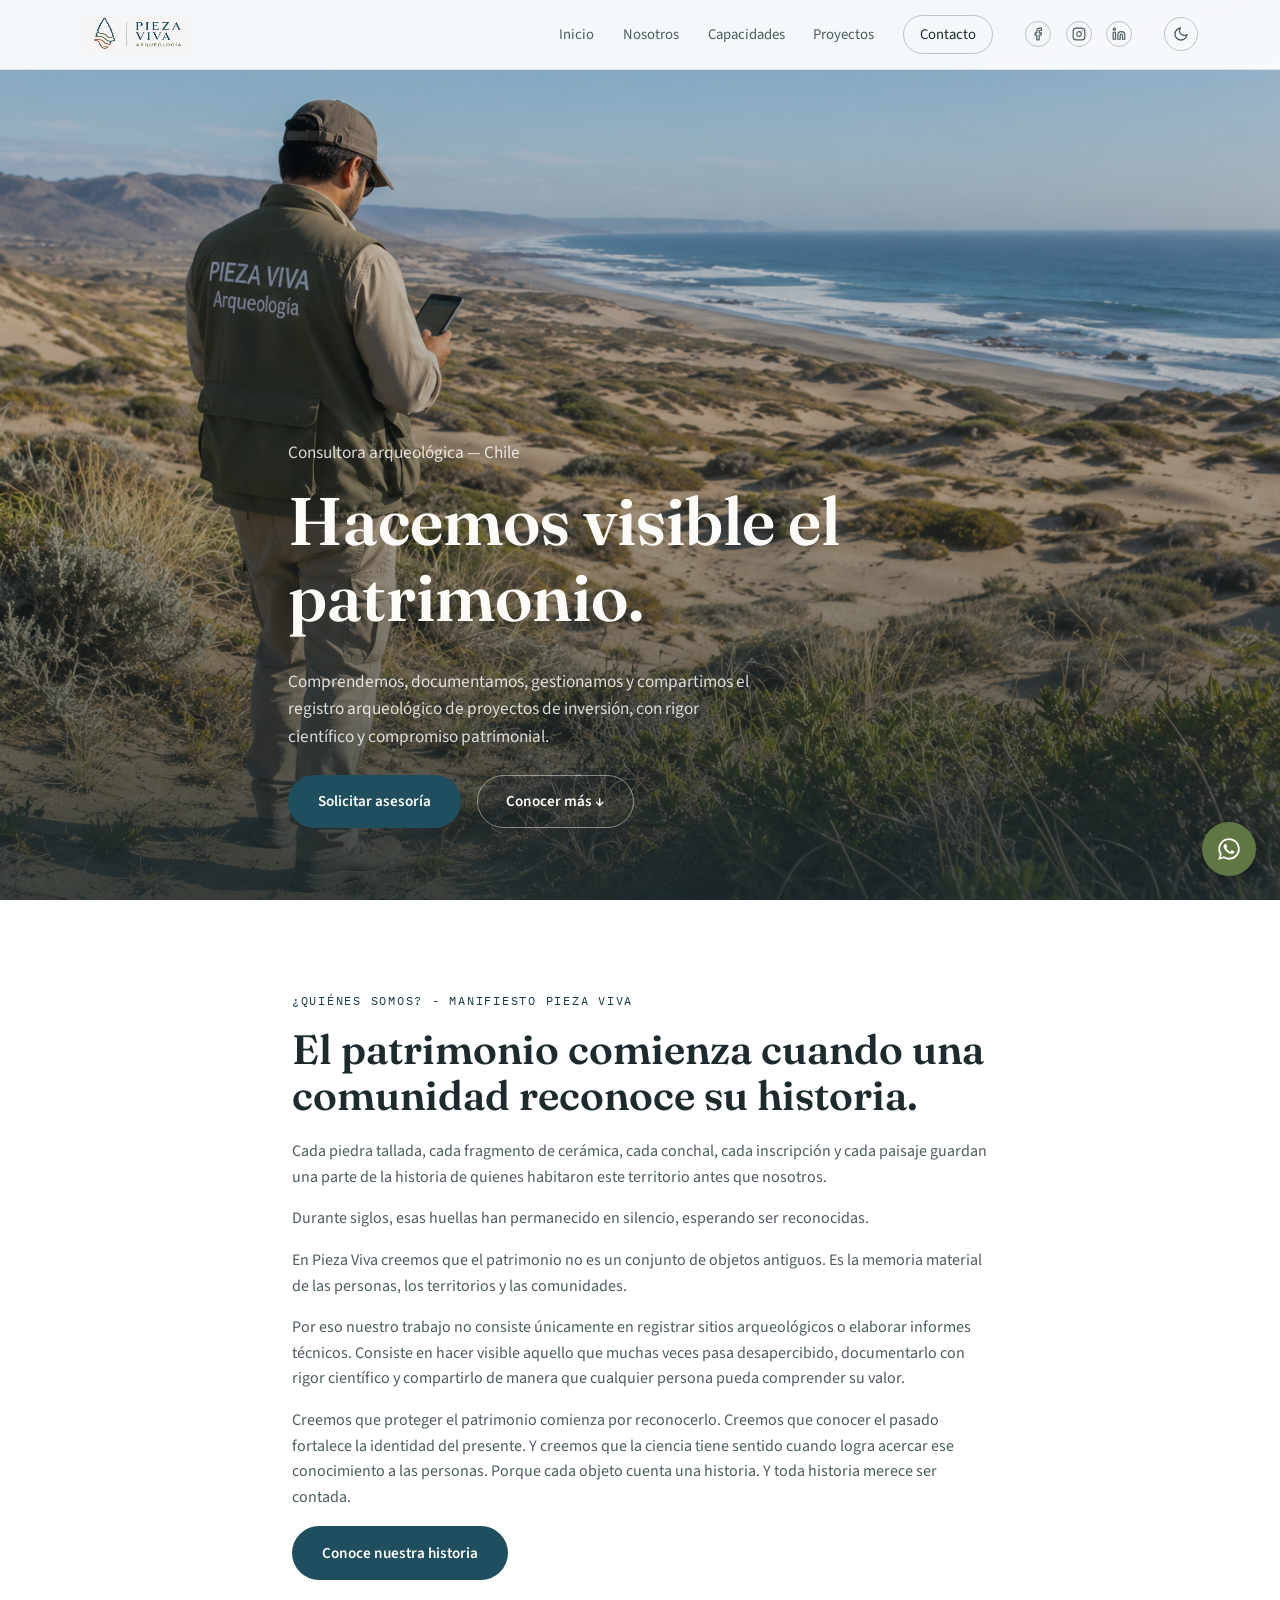
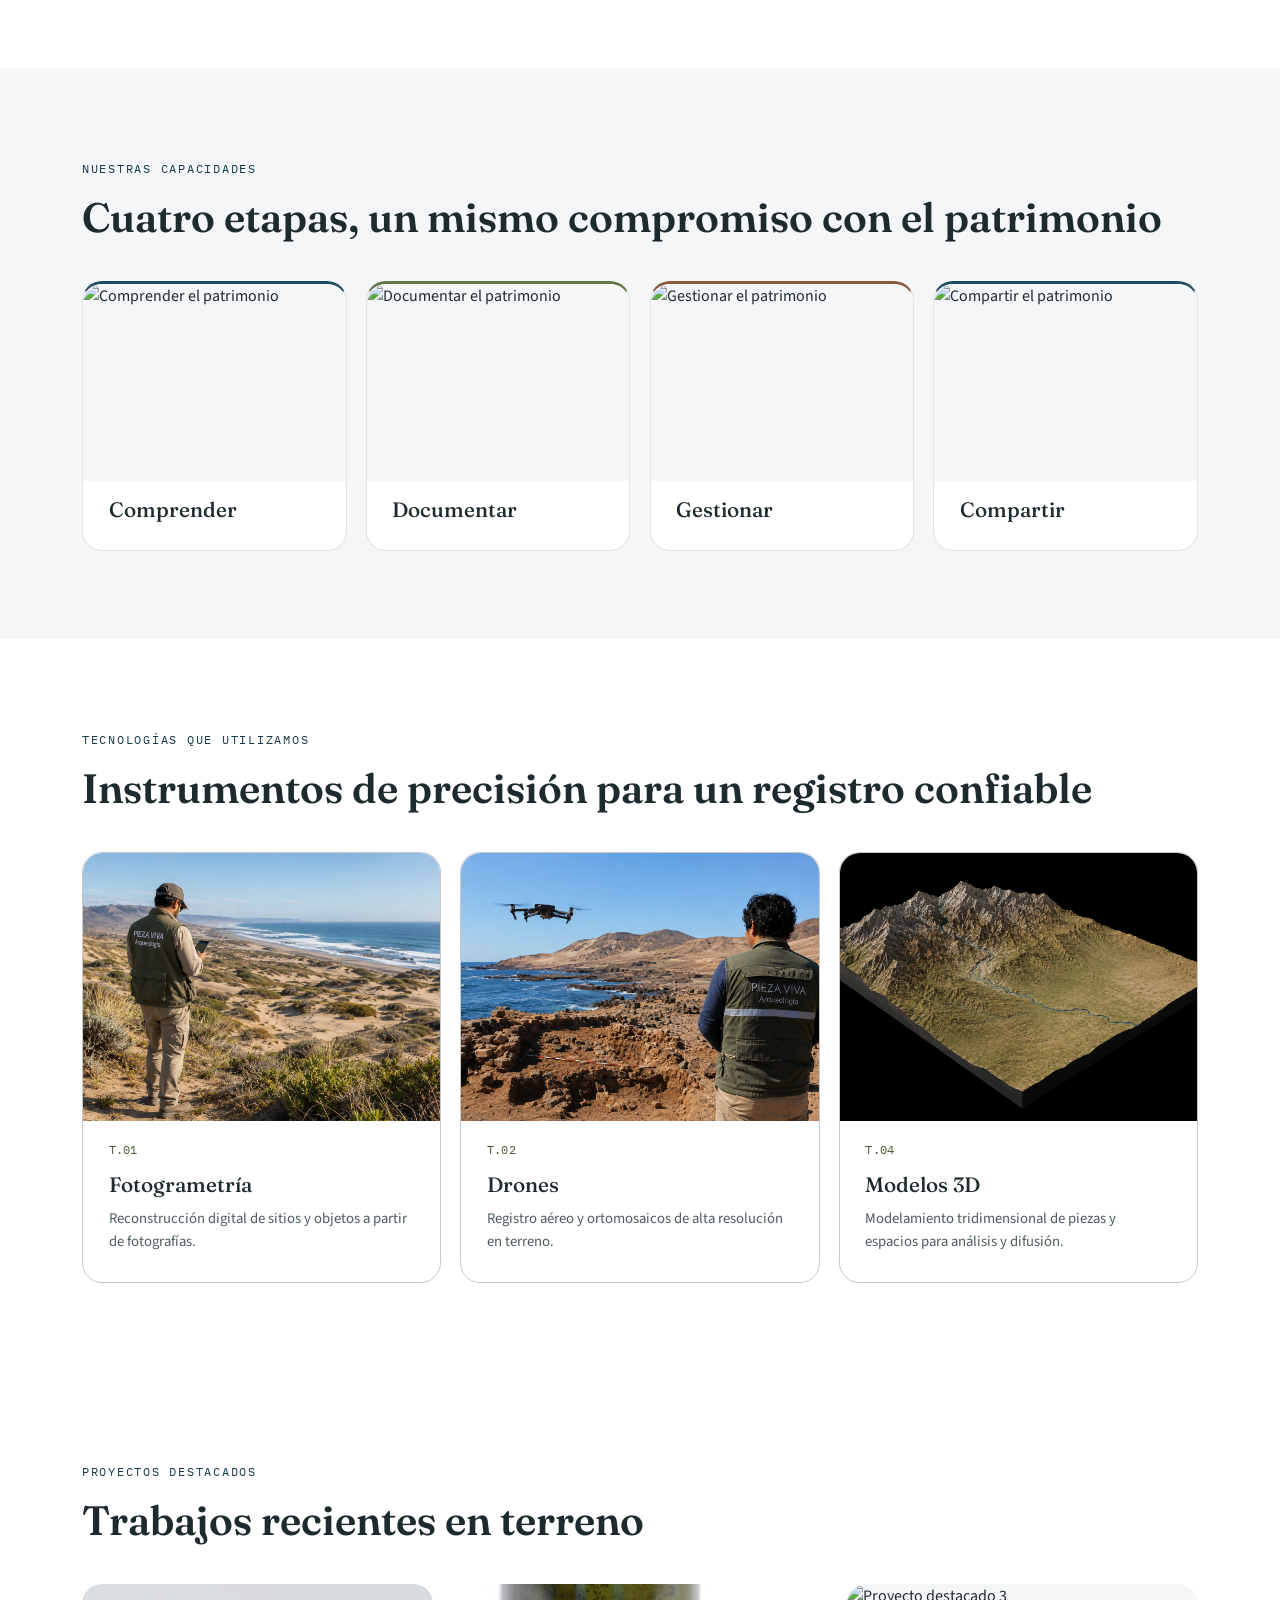
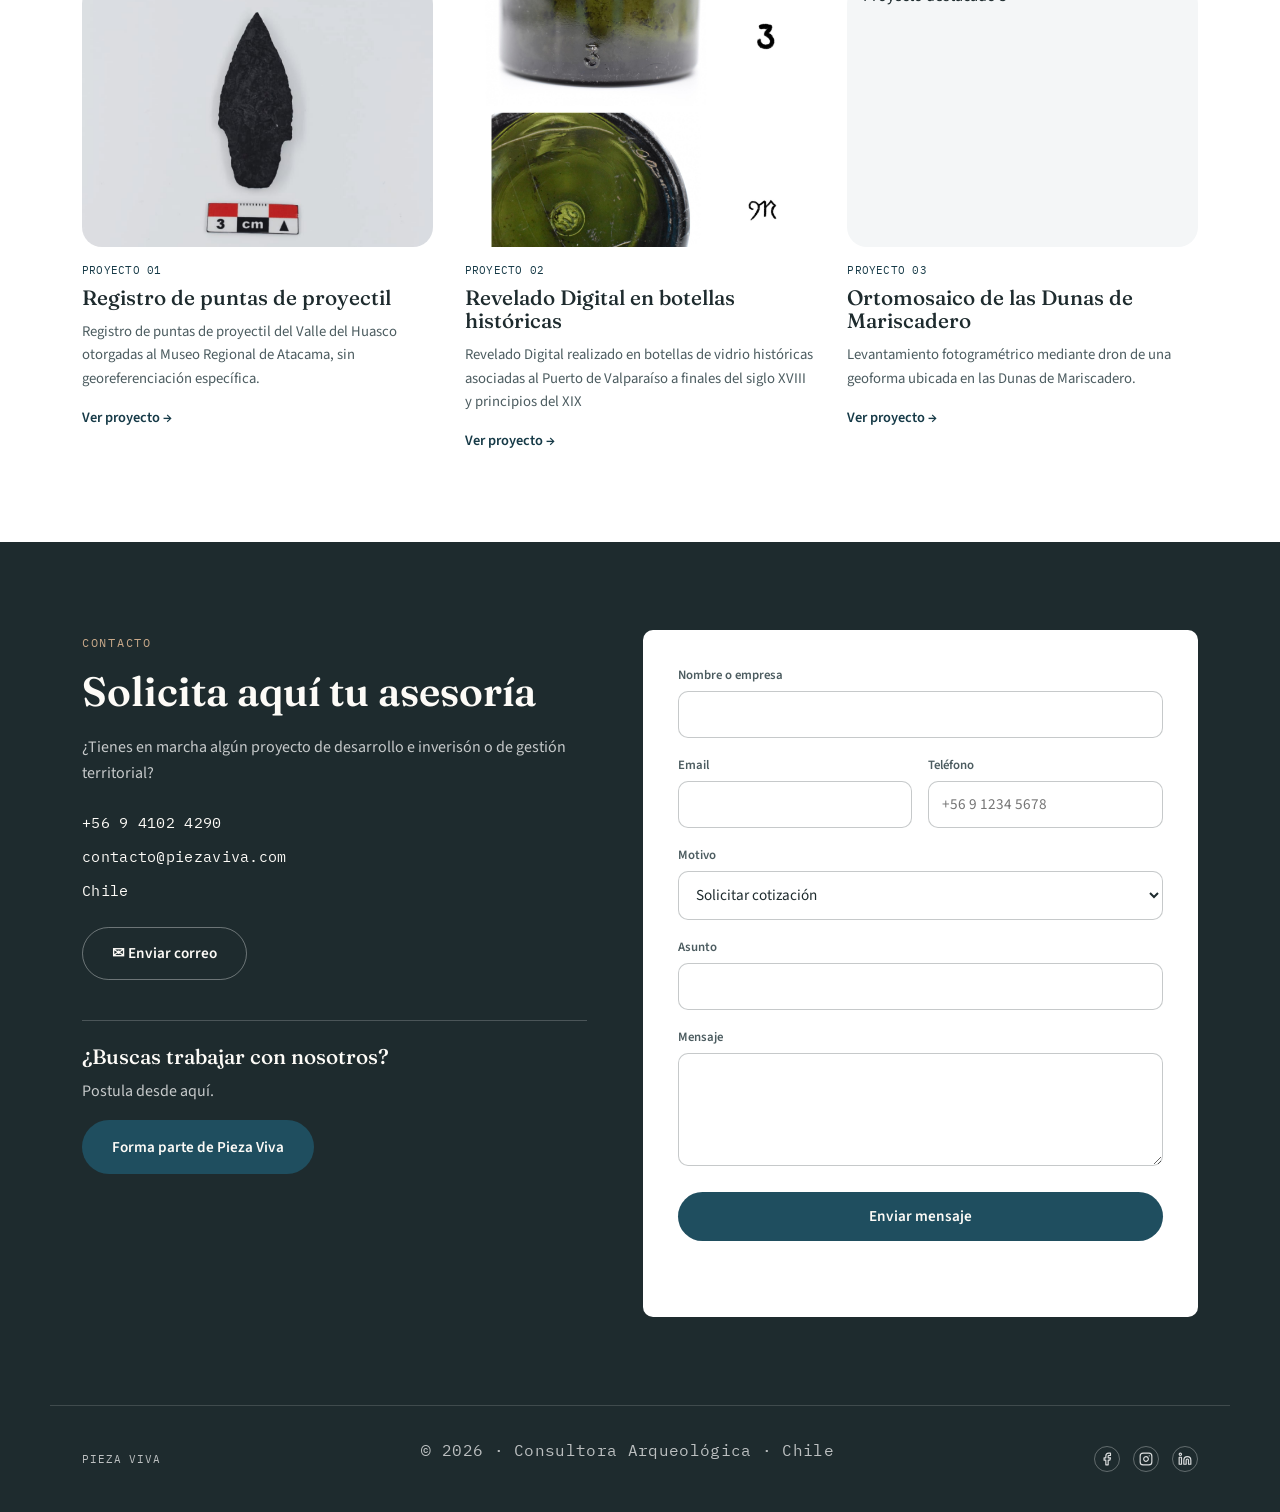
==== client/index.html @ 0a18df8f "Add: iconos y logos de la empresa, rediseño algunas secciones a pedido y agrego proyecto 3. Update: " ====
<!DOCTYPE html>
<html lang="es">
<head>
<meta charset="UTF-8">
<meta name="viewport" content="width=device-width, initial-scale=1.0">
<script src="js/theme.js"></script>
<title>Pieza Viva | Consultora Arqueológica</title>
<meta name="description" content="Consultora arqueológica: comprendemos, documentamos, gestionamos y compartimos el patrimonio.">
<link rel="shortcut icon" href="icono.ico" type="image/x-icon">
<link rel="preconnect" href="https://fonts.googleapis.com">
<link rel="preconnect" href="https://fonts.gstatic.com" crossorigin>
<link href="https://fonts.googleapis.com/css2?family=Fraunces:opsz,wght@9..144,400;9..144,500;9..144,600;9..144,700&family=IBM+Plex+Mono:wght@400;500&family=Source+Sans+3:wght@400;500;600&display=swap" rel="stylesheet">
<link rel="stylesheet" href="css/styles.css">
</head>
<body>

<!-- ================= HEADER ================= -->
<header class="site-header" id="header">
  <div class="header-inner">
    <a href="#inicio" class="logo">
      <img
            src="images/piezaviva2.jpeg"
            alt="Logo"
            width="110"
            height="40"
          />
    </a>

    <nav class="main-nav" id="mainNav">
      <a href="#inicio">Inicio</a>
      <a href="#nosotros">Nosotros</a>
      <a href="#capacidades">Capacidades</a>
      <a href="#proyectos">Proyectos</a>
      <!-- <a href="#blog">Blog</a> -->
      <!-- <a href="#merch">Merch</a> -->
      <a href="#contacto" class="nav-cta">Contacto</a>
    </nav>

    <div class="header-social">
      <a href="https://www.facebook.com/piezavivacl" aria-label="Facebook" target="_blank">
        <svg viewBox="0 0 24 24" fill="none" stroke="currentColor" stroke-width="2" stroke-linecap="round" stroke-linejoin="round"><path d="M18 2h-3a5 5 0 0 0-5 5v3H7v4h3v8h4v-8h3l1-4h-4V7a1 1 0 0 1 1-1h3z"/></svg>
      </a>
      <a href="https://www.instagram.com/piezavivacl/" aria-label="Instagram" target="_blank">
        <svg viewBox="0 0 24 24" fill="none" stroke="currentColor" stroke-width="2" stroke-linecap="round" stroke-linejoin="round"><rect x="2" y="2" width="20" height="20" rx="5"/><path d="M16 11.37A4 4 0 1 1 12.63 8 4 4 0 0 1 16 11.37z"/><line x1="17.5" y1="6.5" x2="17.51" y2="6.5"/></svg>
      </a>
      <a href="#" aria-label="LinkedIn" target="_blank">
        <svg viewBox="0 0 24 24" fill="none" stroke="currentColor" stroke-width="2" stroke-linecap="round" stroke-linejoin="round"><path d="M16 8a6 6 0 0 1 6 6v7h-4v-7a2 2 0 0 0-2-2 2 2 0 0 0-2 2v7h-4v-7a6 6 0 0 1 6-6z"/><rect x="2" y="9" width="4" height="12"/><circle cx="4" cy="4" r="2"/></svg>
      </a>
    </div>

    <button class="theme-toggle" id="themeToggle" aria-label="Cambiar a tema oscuro">
      <svg class="icon-moon" viewBox="0 0 24 24" fill="none" stroke="currentColor" stroke-width="2" stroke-linecap="round" stroke-linejoin="round"><path d="M21 12.79A9 9 0 1 1 11.21 3 7 7 0 0 0 21 12.79z"/></svg>
      <svg class="icon-sun" viewBox="0 0 24 24" fill="none" stroke="currentColor" stroke-width="2" stroke-linecap="round" stroke-linejoin="round"><circle cx="12" cy="12" r="4"/><path d="M12 2v2M12 20v2M4.93 4.93l1.41 1.41M17.66 17.66l1.41 1.41M2 12h2M20 12h2M4.93 19.07l1.41-1.41M17.66 6.34l1.41-1.41"/></svg>
    </button>

    <button class="menu-toggle" id="menuToggle" aria-label="Abrir menú" aria-expanded="false">
      <span></span><span></span><span></span>
    </button>
  </div>
</header>

<!-- ================= HERO ================= -->
<section class="hero hero--photo" id="inicio">
  <img class="hero-photo" src="images/tecnologia-fotogrametria.png" alt="Equipo arqueológico trabajando en terreno" loading="eager">
  <div class="hero-scrim" aria-hidden="true"></div>
  <div class="hero-content">
    <p class="hero-sub">Consultora arqueológica — Chile</p>
    <h1 class="hero-title">Hacemos visible el patrimonio.</h1>
    <p class="hero-sub">Comprendemos, documentamos, gestionamos y compartimos el registro arqueológico de proyectos de inversión, con rigor científico y compromiso patrimonial.</p>
    <div class="hero-actions">
      <a href="#contacto" class="btn btn-primary">Solicitar asesoría</a>
      <a href="#nosotros" class="btn btn-ghost btn-ghost--light">Conocer más ↓</a>
    </div>
  </div>
</section>

<!-- ================= QUIÉNES SOMOS ================= -->
<section class="about" id="nosotros">
  <div class="section-inner about-simple">
    <p class="eyebrow mono">¿Quiénes somos? - Manifiesto Pieza Viva</p>
    <h2>El patrimonio comienza cuando una comunidad reconoce su historia.</h2>
    <p>Cada piedra tallada, cada fragmento de cerámica, cada conchal, cada inscripción y cada paisaje guardan una parte de la historia de quienes habitaron este territorio antes que nosotros.

<p>Durante siglos, esas huellas han permanecido en silencio, esperando ser reconocidas.</p>

<p>En Pieza Viva creemos que el patrimonio no es un conjunto de objetos antiguos. Es la memoria material de las personas, los territorios y las comunidades.</p>

<p>Por eso nuestro trabajo no consiste únicamente en registrar sitios arqueológicos o elaborar informes técnicos. Consiste en hacer visible aquello que muchas veces pasa desapercibido, documentarlo con rigor científico y compartirlo de manera que cualquier persona pueda comprender su valor.
</p>
<p>Creemos que proteger el patrimonio comienza por reconocerlo. Creemos que conocer el pasado fortalece la identidad del presente.
Y creemos que la ciencia tiene sentido cuando logra acercar ese conocimiento a las personas.
Porque cada objeto cuenta una historia.
Y toda historia merece ser contada.
</p>
    <a href="historia.html" class="btn btn-primary">Conoce nuestra historia</a>
  </div>
</section>

<!-- ================= CAPACIDADES ================= -->
<section class="capacities" id="capacidades">
  <div class="section-inner">
    <p class="eyebrow mono">Nuestras capacidades</p>
    <h2>Cuatro etapas, un mismo compromiso con el patrimonio</h2>

    <div class="capacities-grid">
      <article class="capacity-card reveal">
        <div class="capacity-visual">
          <div class="capacity-photo">
            <img src="images/capacidad-comprender.png" alt="Comprender el patrimonio" loading="lazy">
          </div>
          <div class="capacity-desc">
            <p>Reconocimiento integral del patrimonio para fortalecer la identidad de un territorio: diagnóstico patrimonial, investigación histórica, paisajes culturales y memoria local.</p>
          </div>
        </div>
        <h3>Comprender</h3>
      </article>
      <article class="capacity-card reveal">
        <div class="capacity-visual">
          <div class="capacity-photo">
            <img src="images/capacidad-documentar.png" alt="Documentar el patrimonio" loading="lazy">
          </div>
          <div class="capacity-desc">
            <p>Registramos el patrimonio con precisión: procesamiento digital de imágenes, ilustración científica, fotogrametría terrestre y aérea, registro con drones y modelamiento 3D.</p>
          </div>
        </div>
        <h3>Documentar</h3>
      </article>
      <article class="capacity-card reveal">
        <div class="capacity-visual">
          <div class="capacity-photo">
            <img src="images/capacidad-gestionar.png" alt="Gestionar el patrimonio" loading="lazy">
          </div>
          <div class="capacity-desc">
            <p>Cumplimiento normativo y gestión patrimonial en proyectos de desarrollo e inversión públicos y privados: prospecciones, monitoreos, excavaciones y líneas base.</p>
          </div>
        </div>
        <h3>Gestionar</h3>
      </article>
      <article class="capacity-card reveal">
        <div class="capacity-visual">
          <div class="capacity-photo">
            <img src="images/capacidad-compartir.png" alt="Compartir el patrimonio" loading="lazy">
          </div>
          <div class="capacity-desc">
            <p>Investigación aplicada, educación y difusión: publicaciones, talleres, charlas, exposiciones y contenidos digitales.</p>
          </div>
        </div>
        <h3>Compartir</h3>
      </article>
    </div>
  </div>
</section>

<!-- ================= TECNOLOGÍAS ================= -->
<section class="tech" id="tecnologia">
  <div class="section-inner">
    <p class="eyebrow mono">Tecnologías que utilizamos</p>
    <h2>Instrumentos de precisión para un registro confiable</h2>

    <div class="tech-grid">
      <div class="tech-item reveal">
        <div class="tech-photo">
          <img src="images/tecnologia-fotogrametria.png" alt="Ejemplo de fotogrametría aplicada a un sitio arqueológico" loading="lazy">
        </div>
        <span class="tech-num mono">T.01</span>
        <h3>Fotogrametría</h3>
        <p>Reconstrucción digital de sitios y objetos a partir de fotografías.</p>
      </div>
      <div class="tech-item reveal">
        <div class="tech-photo">
          <img src="images/tecnologia-drones.png" alt="Dron utilizado para registro aéreo" loading="lazy">
        </div>
        <span class="tech-num mono">T.02</span>
        <h3>Drones</h3>
        <p>Registro aéreo y ortomosaicos de alta resolución en terreno.</p>
      </div>
      <!-- <div class="tech-item reveal">
        <div class="tech-photo">
          <img src="images/tecnologia-rdp.png" alt="Equipo de radar de penetración en terreno" loading="lazy">
        </div>
        <span class="tech-num mono">T.03</span>
        <h3>RDP</h3>
        <p>Radar de penetración para detectar estructuras y materiales bajo la superficie sin excavar.</p>
      </div> -->
      <div class="tech-item reveal">
        <div class="tech-photo">
          <img src="images/tecnologia-modelos-3d.png" alt="Modelo 3D de una pieza arqueológica" loading="lazy">
        </div>
        <span class="tech-num mono">T.04</span>
        <h3>Modelos 3D</h3>
        <p>Modelamiento tridimensional de piezas y espacios para análisis y difusión.</p>
      </div>
    </div>
  </div>
</section>

<!-- ================= PROYECTOS DESTACADOS ================= -->
<section class="projects" id="proyectos">
  <div class="section-inner">
    <p class="eyebrow mono">Proyectos destacados</p>
    <h2>Trabajos recientes en terreno</h2>

    <div class="projects-grid">
      <article class="project-card reveal">
        <div class="project-photo">
          <img src="images/proyecto-01.jpg" alt="Proyecto destacado 1" loading="lazy">
        </div>
        <span class="mono project-tag">PROYECTO 01</span>
        <h3>Registro de puntas de proyectil</h3>
        <p>Registro de puntas de proyectil del Valle del Huasco otorgadas al Museo Regional de Atacama, sin georeferenciación específica.</p>
        <a href="proyecto-01.html" class="link-more">Ver proyecto →</a>
      </article>
      <article class="project-card reveal">
        <div class="project-photo">
          <img src="images/proyecto-02.jpg" alt="Proyecto destacado 2" loading="lazy">
        </div>
        <span class="mono project-tag">PROYECTO 02</span>
        <h3>Revelado Digital en botellas históricas</h3>
        <p> Revelado Digital realizado en botellas de vidrio históricas asociadas al Puerto de Valparaíso a finales del siglo XVIII y principios del XIX</p>
        <a href="proyecto-02.html" class="link-more">Ver proyecto →</a>
      </article>
      <article class="project-card reveal">
        <div class="project-photo">
          <img src="img/proyecto-03.jpg" alt="Proyecto destacado 3" loading="lazy">
        </div>
        <span class="mono project-tag">PROYECTO 03</span>
        <h3>Ortomosaico de las Dunas de Mariscadero</h3>
        <p>Levantamiento fotogramétrico mediante dron de una geoforma ubicada en las Dunas de Mariscadero.</p>
        <a href="proyecto-03.html" class="link-more">Ver proyecto →</a>
      </article>
    </div>
  </div>
</section>

<!-- ================= BLOG ================= -->
<!-- <section class="blog" id="blog">
  <div class="section-inner">
    <p class="eyebrow mono">05 — Blog</p>
    <h2>Últimos artículos</h2>

    <div class="blog-grid">
      <article class="blog-card reveal">
        <div class="blog-photo">
          <img src="img/blog-01.jpg" alt="Artículo del blog 1" loading="lazy">
        </div>
        <span class="mono blog-date">01.07.2026</span>
        <h3>Título del artículo</h3>
        <p>Resumen breve del contenido del artículo del blog.</p>
        <button class="link-more" data-modal="blog-1">Leer más →</button>
      </article>
      <article class="blog-card reveal">
        <div class="blog-photo">
          <img src="img/blog-02.jpg" alt="Artículo del blog 2" loading="lazy">
        </div>
        <span class="mono blog-date">18.06.2026</span>
        <h3>Título del artículo</h3>
        <p>Resumen breve del contenido del artículo del blog.</p>
        <button class="link-more" data-modal="blog-2">Leer más →</button>
      </article>
      <article class="blog-card reveal">
        <div class="blog-photo">
          <img src="img/blog-03.jpg" alt="Artículo del blog 3" loading="lazy">
        </div>
        <span class="mono blog-date">02.06.2026</span>
        <h3>Título del artículo</h3>
        <p>Resumen breve del contenido del artículo del blog.</p>
        <button class="link-more" data-modal="blog-3">Leer más →</button>
      </article>
    </div>
  </div>
</section> -->

<!-- ================= MERCH ================= -->
<!-- <section class="merch" id="merch">
  <div class="section-inner">
    <p class="eyebrow mono">06 — Merch</p>
    <h2>Objetos con espíritu vivo</h2>

    <div class="merch-grid">
      <article class="merch-card reveal">
        <div class="merch-photo">
          <a href="https://" target="_blank" rel="noopener noreferrer"><img src="img/merch-01.jpg" alt="Producto merch 1" loading="lazy"></a>
        </div>
        <h3>Nombre del objeto</h3>
        <p class="merch-price mono">$00.000</p>
      </article>
      <article class="merch-card reveal">
        <div class="merch-photo">
          <a href="https://" target="_blank" rel="noopener noreferrer"><img src="img/merch-02.jpg" alt="Producto merch 2" loading="lazy"></a>
        </div>
        <h3>Nombre del objeto</h3>
        <p class="merch-price mono">$00.000</p>
      </article>
      <article class="merch-card reveal">
        <div class="merch-photo">
          <a href="https://" target="_blank" rel="noopener noreferrer"><img src="img/merch-03.jpg" alt="Producto merch 3" loading="lazy"></a>
        </div>
        <h3>Nombre del objeto</h3>
        <p class="merch-price mono">$00.000</p>
      </article>
    </div>
  </div>
</section> -->

<!-- ================= CONTACTO ================= -->
<section class="contact" id="contacto">
  <div class="strata-bg strata-bg--flip" aria-hidden="true">
    <div class="stratum s1"></div>
    <div class="stratum s2"></div>
    <div class="stratum s3"></div>
  </div>
  <div class="section-inner contact-grid">
    <div class="contact-info">
      <p class="eyebrow mono">Contacto</p>
      <h2>Solicita aquí tu asesoría</h2>
      <p>¿Tienes en marcha algún proyecto de desarrollo e inverisón o de gestión territorial?</p>
 
      <ul class="contact-details mono">
        <li>+56 9 4102 4290</li>
        <li>contacto@piezaviva.com</li>
        <li>Chile</li>
      </ul>
 
      <a href="mailto:contacto@piezaviva.com?subject=Consulta%20desde%20la%20web" class="btn btn-ghost btn-email">
        ✉ Enviar correo
      </a>
 
      <div class="work-with-us">
        <h3>¿Buscas trabajar con nosotros?</h3>
        <p>Postula desde aquí.</p>
        <a href="postulaciones.html" class="btn btn-primary">Forma parte de Pieza Viva</a>
      </div>
    </div>
 
    <form class="contact-form" id="contactForm" action="form/contacto.php" method="POST" novalidate>
      <div class="form-row">
        <label for="nombre">Nombre o empresa</label>
        <input type="text" id="nombre" name="nombre" required>
        <span class="field-error" id="err-nombre"></span>
      </div>
      <div class="form-row form-row--split">
        <div>
          <label for="email">Email</label>
          <input type="email" id="email" name="email" required>
          <span class="field-error" id="err-email"></span>
        </div>
        <div>
          <label for="telefono">Teléfono</label>
          <input type="tel" id="telefono" name="telefono" inputmode="numeric" placeholder="+56 9 1234 5678">
          <span class="field-error" id="err-telefono"></span>
        </div>
      </div>
      <div class="form-row">
        <label for="motivo">Motivo</label>
        <select id="motivo" name="motivo">
          <option value="cotizacion">Solicitar cotización</option>
          <option value="otro">Otro</option>
        </select>
      </div>
      <div class="form-row">
        <label for="asunto">Asunto</label>
        <input type="text" id="asunto" name="asunto" required>
        <span class="field-error" id="err-asunto"></span>
      </div>
      <div class="form-row">
        <label for="mensaje">Mensaje</label>
        <textarea id="mensaje" name="mensaje" rows="4" required></textarea>
        <span class="field-error" id="err-mensaje"></span>
      </div>
      <button type="submit" class="btn btn-primary btn-block">Enviar mensaje</button>
      <p class="form-status mono" id="formStatus" role="status" aria-live="polite"></p>
    </form>
  </div>
</section>

<!-- ================= FOOTER ================= -->
<footer class="site-footer">
  <div class="section-inner footer-inner">
    <span class="logo-text small">PIEZA VIVA</span>
    <p class="mono">© <span id="year"></span> · Consultora Arqueológica · Chile</p>
    <div class="footer-social">
      <a href="https://www.facebook.com/piezavivacl" aria-label="Facebook" target="_blank">
        <svg viewBox="0 0 24 24" fill="none" stroke="currentColor" stroke-width="2" stroke-linecap="round" stroke-linejoin="round"><path d="M18 2h-3a5 5 0 0 0-5 5v3H7v4h3v8h4v-8h3l1-4h-4V7a1 1 0 0 1 1-1h3z"/></svg>
      </a>
      <a href="https://www.instagram.com/piezavivacl/" aria-label="Instagram" target="_blank">
        <svg viewBox="0 0 24 24" fill="none" stroke="currentColor" stroke-width="2" stroke-linecap="round" stroke-linejoin="round"><rect x="2" y="2" width="20" height="20" rx="5"/><path d="M16 11.37A4 4 0 1 1 12.63 8 4 4 0 0 1 16 11.37z"/><line x1="17.5" y1="6.5" x2="17.51" y2="6.5"/></svg>
      </a>
      <a href="#" aria-label="LinkedIn" target="_blank">
        <svg viewBox="0 0 24 24" fill="none" stroke="currentColor" stroke-width="2" stroke-linecap="round" stroke-linejoin="round"><path d="M16 8a6 6 0 0 1 6 6v7h-4v-7a2 2 0 0 0-2-2 2 2 0 0 0-2 2v7h-4v-7a6 6 0 0 1 6-6z"/><rect x="2" y="9" width="4" height="12"/><circle cx="4" cy="4" r="2"/></svg>
      </a>
    </div>
  </div>
</footer>

<!-- Botón flotante WhatsApp -->
<a href="https://wa.me/56941024290" class="whatsapp-btn" target="_blank" rel="noopener" aria-label="Escribe por WhatsApp">
  <svg viewBox="0 0 24 24" fill="currentColor"><path d="M12.04 2c-5.46 0-9.9 4.43-9.9 9.9 0 1.75.46 3.45 1.32 4.95L2 22l5.25-1.38a9.87 9.87 0 0 0 4.79 1.22h.01c5.46 0 9.9-4.43 9.9-9.9 0-2.65-1.03-5.14-2.9-7.01A9.82 9.82 0 0 0 12.04 2zm0 18.1h-.01a8.2 8.2 0 0 1-4.18-1.15l-.3-.18-3.12.82.83-3.04-.2-.31a8.2 8.2 0 0 1-1.26-4.38c0-4.54 3.7-8.24 8.25-8.24a8.2 8.2 0 0 1 5.83 2.42 8.18 8.18 0 0 1 2.41 5.82c0 4.55-3.7 8.24-8.25 8.24zm4.52-6.17c-.25-.12-1.47-.72-1.7-.81-.23-.08-.39-.12-.56.13-.16.24-.64.81-.78.97-.15.17-.29.19-.54.06-.25-.12-1.04-.38-1.99-1.22-.73-.66-1.23-1.46-1.37-1.71-.14-.25-.02-.38.11-.51.11-.11.25-.29.37-.43.12-.15.16-.25.24-.41.08-.17.04-.31-.02-.43-.06-.12-.56-1.35-.77-1.85-.2-.48-.41-.42-.56-.43-.14-.01-.31-.01-.47-.01-.16 0-.43.06-.66.31-.23.24-.86.84-.86 2.05s.88 2.38 1 2.55c.13.16 1.73 2.64 4.2 3.7.59.25 1.05.4 1.41.51.59.19 1.13.16 1.55.1.47-.07 1.47-.6 1.68-1.18.21-.58.21-1.08.14-1.18-.06-.11-.23-.17-.48-.29z"/></svg>
</a> 

<!-- ================= MODAL DE ARTÍCULOS DEL BLOG ================= -->
<!-- <div class="modal-overlay" id="modalOverlay">
  <div class="modal-box" id="modalBox">
    <button class="modal-close" id="modalClose" aria-label="Cerrar">✕</button>
    <div class="modal-content" id="modalContent"></div>
  </div>
</div> -->

<!-- ================= MODAL DE ENVÍO EXITOSO (CONTACTO) ================= -->
<div class="modal-overlay" id="successModalOverlay">
  <div class="modal-box modal-box--success" id="successModalBox" role="dialog" aria-modal="true" aria-labelledby="successModalTitle">
    <button class="modal-close" id="successModalClose" aria-label="Cerrar">✕</button>
    <div class="modal-content">
      <span class="success-icon" aria-hidden="true">
        <svg viewBox="0 0 24 24" fill="none" stroke="currentColor" stroke-width="2" stroke-linecap="round" stroke-linejoin="round"><path d="M20 6 9 17l-5-5"/></svg>
      </span>
      <h2 id="successModalTitle">¡Listo!</h2>
      <p>Su solicitud ha sido enviada correctamente.</p>
      <button type="button" class="btn btn-primary" id="successModalOk">Entendido</button>
    </div>
  </div>
</div>

<script src="js/script.js"></script>
</body>
</html>
---- client/css/styles.css ----
/* ===================================================================
   DESIGN TOKENS
   Paleta costera: arena y cielo claro de fondo, con acentos de
   océano (azul petróleo), vegetación costera (verde oliva) y
   roca/madera (marrón tierra).
=================================================================== */
:root {
  --bg: #FFFFFF;          /* fondo principal */
  --bg-alt: #F4F6F7;      /* gris claro — secciones alternas */
  --bone: #FFFFFF;        /* tarjetas */
  --ink: #1E2B2E;         /* texto principal, casi negro con base azulada */
  --ink-soft: #4C5C60;    /* texto secundario */
  --petrol: #1F4E5F;      /* azul petróleo — acento primario (océano) */
  --petrol-dark: #163A47;
  --olive: #607744;       /* verde oliva — acento secundario (vegetación) */
  --olive-dark: #4A5C34;
  --earth: #8B5A3C;       /* marrón tierra — acento terciario (roca/madera) */
  --earth-dark: #6E4830;
  --line: rgba(30, 43, 46, 0.12);
  --line-strong: rgba(30, 43, 46, 0.25);

  /* Franjas intencionalmente oscuras (Contacto, footer, cierre de Historia)
     y texto/íconos sobre botones de color o fotos — se mantienen casi
     iguales en ambos temas, no "flipean" con el modo oscuro. */
  --contrast-bg: #1E2B2E;
  --on-color: #FDFBF7;
  --header-bg: rgba(255, 255, 255, 0.92);

  --font-display: "Fraunces", serif;
  --font-body: "Source Sans 3", sans-serif;
  --font-mono: "IBM Plex Mono", monospace;

  --radius: 10px;
  --radius-lg: 20px;
  --container: 1180px;
}

/* ===================================================================
   TEMA OSCURO
=================================================================== */
[data-theme="dark"] {
  --bg: #12191C;
  --bg-alt: #1A2226;
  --bone: #202B2F;
  --ink: #ECF1F2;
  --ink-soft: #A9B8BB;
  --petrol: #3E8FB0;
  --petrol-dark: #7FC6E0;
  --olive: #8CAE63;
  --olive-dark: #B7D08C;
  --earth: #C08659;
  --earth-dark: #E0AE84;
  --line: rgba(236, 241, 242, 0.12);
  --line-strong: rgba(236, 241, 242, 0.24);
  --contrast-bg: #0D1315;
  --header-bg: rgba(18, 25, 28, 0.85);
}

* { box-sizing: border-box; }
html { scroll-behavior: smooth; }
html, body { overflow-x: hidden; max-width: 100%; }
section[id] { scroll-margin-top: 78px; }

body {
  margin: 0;
  background: var(--bg);
  color: var(--ink);
  font-family: var(--font-body);
  font-size: 16px;
  line-height: 1.6;
  -webkit-font-smoothing: antialiased;
  transition: background-color 0.25s ease, color 0.25s ease;
}

img { max-width: 100%; display: block; }

h1, h2, h3 {
  font-family: var(--font-display);
  font-weight: 600;
  line-height: 1.12;
  margin: 0 0 0.5em;
  color: var(--ink);
}

h2 { font-size: clamp(1.8rem, 3.2vw, 2.6rem); }
h3 { font-size: 1.3rem; font-weight: 500; }

p { margin: 0 0 1em; color: var(--ink-soft); }

a { color: inherit; text-decoration: none; }

.mono { font-family: var(--font-mono); letter-spacing: 0.02em; }

.section-inner {
  max-width: var(--container);
  margin: 0 auto;
  padding: 5.5rem 2rem;
}

.eyebrow {
  display: inline-block;
  font-size: 0.78rem;
  text-transform: uppercase;
  letter-spacing: 0.14em;
  color: var(--petrol-dark);
  margin-bottom: 1rem;
}

button { font-family: inherit; color: inherit; cursor: pointer; }

:focus-visible {
  outline: 2px solid var(--petrol-dark);
  outline-offset: 3px;
}

@media (prefers-reduced-motion: reduce) {
  * { animation-duration: 0.01ms !important; transition-duration: 0.01ms !important; scroll-behavior: auto !important; }
}

/* ===================================================================
   BOTONES
=================================================================== */
.btn {
  display: inline-block;
  padding: 0.85rem 1.8rem;
  border-radius: 999px;
  font-weight: 600;
  font-size: 0.95rem;
  border: 1.5px solid transparent;
  transition: transform 0.15s ease, background 0.15s ease, color 0.15s ease;
}
.btn-primary {
  background: var(--petrol);
  color: var(--on-color);
}
.btn-primary:hover { background: var(--petrol-dark); transform: translateY(-1px); }

.btn-ghost {
  border-color: var(--line-strong);
  color: var(--ink);
}
.btn-ghost:hover { border-color: var(--petrol); color: var(--petrol-dark); }

.btn-block { width: 100%; text-align: center; border: none; }

/* ===================================================================
   HEADER
=================================================================== */
.site-header {
  position: fixed;
  top: 0; left: 0; right: 0;
  z-index: 200;
  background: var(--header-bg);
  backdrop-filter: blur(6px);
  border-bottom: 1px solid var(--line);
  transition: background-color 0.25s ease, border-color 0.25s ease;
}
.header-inner {
  max-width: var(--container);
  margin: 0 auto;
  padding: 0.9rem 2rem;
  display: flex;
  align-items: center;
  gap: 2rem;
}
.logo {
  display: flex;
  align-items: center;
  gap: 0.6rem;
  margin-right: auto;
}
.logo-mark {
  font-family: var(--font-display);
  font-size: 1.6rem;
  color: var(--petrol-dark);
}
.logo-text {
  font-family: var(--font-mono);
  font-size: 0.72rem;
  letter-spacing: 0.08em;
  line-height: 1.3;
}
.logo-text.small { font-size: 0.7rem; }

.main-nav { display: flex; gap: 1.8rem; align-items: center; }
.main-nav a { font-size: 0.92rem; color: var(--ink-soft); }
.main-nav a:hover { color: var(--petrol-dark); }
.nav-cta {
  border: 1.5px solid var(--line-strong);
  padding: 0.4rem 1rem;
  border-radius: 999px;
  color: var(--ink) !important;
}

.header-social { display: flex; gap: 0.9rem; font-size: 0.7rem; }
.header-social a {
  width: 26px; height: 26px;
  border: 1px solid var(--line-strong);
  border-radius: 50%;
  display: flex; align-items: center; justify-content: center;
  color: var(--ink-soft);
  transition: color 0.15s ease, border-color 0.15s ease;
}
.header-social a:hover { color: var(--petrol); border-color: var(--petrol); }
.header-social svg { width: 14px; height: 14px; }

.menu-toggle {
  display: none;
  flex-direction: column;
  gap: 4px;
  background: none;
  border: none;
  padding: 0.4rem;
}
.menu-toggle span { width: 22px; height: 2px; background: var(--ink); }

/* ===================================================================
   INTERRUPTOR DE TEMA (claro / oscuro)
=================================================================== */
.theme-toggle {
  width: 34px; height: 34px;
  border: 1px solid var(--line-strong);
  border-radius: 50%;
  background: none;
  display: flex; align-items: center; justify-content: center;
  color: var(--ink-soft);
  transition: color 0.15s ease, border-color 0.15s ease;
  flex-shrink: 0;
}
.theme-toggle:hover { color: var(--petrol); border-color: var(--petrol); }
.theme-toggle svg { width: 16px; height: 16px; }
.theme-toggle .icon-sun { display: none; }
[data-theme="dark"] .theme-toggle .icon-moon { display: none; }
[data-theme="dark"] .theme-toggle .icon-sun { display: block; }

/* ===================================================================
   HERO — foto grande
=================================================================== */
.hero {
  position: relative;
  min-height: 100vh;
  display: flex;
  align-items: flex-end;
  overflow: hidden;
}
.hero-photo {
  position: absolute;
  inset: 0;
  width: 100%;
  height: 100%;
  object-fit: cover;
}
.hero-scrim {
  position: absolute;
  inset: 0;
  background: linear-gradient(180deg, rgba(30,43,46,0.15) 0%, rgba(30,43,46,0.35) 55%, rgba(30,43,46,0.85) 100%);
}
.hero-content {
  position: relative;
  z-index: 2;
  max-width: var(--container);
  margin: 0 auto;
  padding: 0 2rem 4.5rem;
  color: var(--on-color);
}
.hero-content .eyebrow { color: #C9A98A; }
.hero-title {
  font-size: clamp(2.4rem, 6vw, 4.2rem);
  max-width: 16ch;
  color: var(--on-color);
}
.hero-sub {
  max-width: 52ch;
  font-size: 1.08rem;
  color: rgba(255, 255, 255,0.82);
}
.hero-actions { display: flex; gap: 1rem; flex-wrap: wrap; margin-top: 1.5rem; }
.btn-ghost--light {
  border-color: rgba(255, 255, 255,0.45);
  color: var(--on-color);
}
.btn-ghost--light:hover { border-color: var(--petrol); color: #C9A98A; }

/* ===================================================================
   QUIÉNES SOMOS — versión simple (texto centrado)
=================================================================== */
.about-simple {
  max-width: 760px;
  text-align: left;
}

/* ===================================================================
   CAPACIDADES
=================================================================== */
.capacities { background: var(--bg-alt); }
.capacities-grid {
  display: grid;
  grid-template-columns: repeat(4, 1fr);
  gap: 1.2rem;
  margin-top: 2.5rem;
}
.capacity-card {
  position: relative;
  background: var(--bone);
  padding: 1.8rem 1.6rem;
  border: 1px solid var(--line);
  border-top: 3px solid var(--petrol);
  border-radius: var(--radius-lg);
  overflow: hidden;
  transform-origin: center;
  transition: transform 0.4s cubic-bezier(0.22, 1, 0.36, 1), box-shadow 0.4s ease, background-color 0.25s ease, border-color 0.25s ease;
}
.capacity-card:nth-child(2) { border-top-color: var(--olive); }
.capacity-card:nth-child(3) { border-top-color: var(--earth); }
.capacity-card:nth-child(4) { border-top-color: var(--petrol); }
.capacity-card:hover {
  transform: scale(1.08);
  box-shadow: 0 16px 34px rgba(0, 0, 0, 0.18);
  z-index: 5;
}
.capacity-card h3 { margin: 1.1rem 0 0; }

.capacity-visual {
  position: relative;
  aspect-ratio: 4/3;
  overflow: hidden;
  background: var(--bg-alt);
  margin: -1.8rem -1.6rem 0;
  border-radius: var(--radius-lg) var(--radius-lg) 0 0;
}
.capacity-photo,
.capacity-desc {
  position: absolute;
  inset: 0;
}
.capacity-photo img {
  width: 100%;
  height: 100%;
  object-fit: cover;
  transition: opacity 0.45s ease, transform 0.45s ease;
}
.capacity-desc {
  display: flex;
  align-items: center;
  padding: 1.4rem 1.5rem;
  background: var(--bone);
  opacity: 0;
  transform: translateY(6px);
  transition: opacity 0.4s ease, transform 0.4s ease;
}
.capacity-desc p {
  margin: 0;
  font-size: 0.92rem;
}
.capacity-card:hover .capacity-photo img {
  opacity: 0;
  transform: scale(1.04);
}
.capacity-card:hover .capacity-desc {
  opacity: 1;
  transform: translateY(0);
}

/* ===================================================================
   TECNOLOGÍAS
=================================================================== */
.tech-grid {
  display: grid;
  grid-template-columns: repeat(auto-fit, minmax(220px, 1fr));
  gap: 1.2rem;
  margin-top: 2.5rem;
}
.tech-item {
  padding: 1.8rem 1.6rem;
  border: 1px solid var(--line-strong);
  border-radius: var(--radius-lg);
}
.tech-photo {
  aspect-ratio: 4/3;
  overflow: hidden;
  background: var(--bg-alt);
  margin: -1.8rem -1.6rem 1.2rem;
  border-radius: var(--radius-lg) var(--radius-lg) 0 0;
}
.tech-photo img { width: 100%; height: 100%; object-fit: cover; }
.tech-num {
  display: block;
  font-size: 0.78rem;
  color: var(--olive-dark);
  margin-bottom: 0.8rem;
}
.tech-item p { font-size: 0.92rem; margin-bottom: 0; }

/* ===================================================================
   PROYECTOS DESTACADOS
=================================================================== */
.projects-grid {
  display: grid;
  grid-template-columns: repeat(auto-fit, minmax(260px, 1fr));
  gap: 2rem;
  margin-top: 2.5rem;
}
.project-photo {
  aspect-ratio: 4/3;
  overflow: hidden;
  background: var(--bg-alt);
  margin-bottom: 0.9rem;
  border-radius: var(--radius-lg);
}
.project-photo img { width: 100%; height: 100%; object-fit: cover; transition: transform 0.3s ease; }
.project-card:hover .project-photo img { transform: scale(1.05); }
.project-tag { display: block; font-size: 0.7rem; color: var(--petrol-dark); margin-bottom: 0.4rem; }
.project-card p { font-size: 0.92rem; }
.link-more {
  background: none; border: none; padding: 0;
  font-weight: 600; font-size: 0.9rem;
  color: var(--petrol-dark);
  display: inline-block;
}
.link-more:hover { text-decoration: underline; }

/* ===================================================================
   BLOG
=================================================================== */
.blog { background: var(--bg-alt); }
.blog-grid {
  display: grid;
  grid-template-columns: repeat(auto-fit, minmax(260px, 1fr));
  gap: 2rem;
  margin-top: 2.5rem;
}
.blog-photo {
  aspect-ratio: 16/10;
  overflow: hidden;
  background: var(--bone);
  margin-bottom: 0.9rem;
  border-radius: var(--radius-lg);
}
.blog-photo img { width: 100%; height: 100%; object-fit: cover; }
.blog-date { display: block; font-size: 0.7rem; color: var(--ink-soft); margin-bottom: 0.4rem; }
.blog-card p { font-size: 0.92rem; }

/* ===================================================================
   MERCH
=================================================================== */
.merch-grid {
  display: grid;
  grid-template-columns: repeat(auto-fit, minmax(220px, 1fr));
  gap: 2rem;
  margin-top: 2.5rem;
}
.merch-photo {
  aspect-ratio: 1/1;
  overflow: hidden;
  background: var(--bg-alt);
  margin-bottom: 0.9rem;
  border-radius: var(--radius-lg);
}
.merch-photo img { width: 100%; height: 100%; object-fit: cover; }
.merch-price { color: var(--ink-soft); margin-bottom: 0; }

/* ===================================================================
   MODAL (artículos del blog)
=================================================================== */
.modal-overlay {
  position: fixed; inset: 0;
  background: rgba(30, 43, 46, 0.6);
  display: none;
  align-items: center; justify-content: center;
  z-index: 500;
  padding: 2rem;
}
.modal-overlay.active { display: flex; }
.modal-box {
  background: var(--bone);
  max-width: 560px;
  width: 100%;
  max-height: 80vh;
  overflow-y: auto;
  padding: 2.5rem;
  position: relative;
  border-radius: var(--radius);
}
.modal-close {
  position: absolute; top: 1rem; right: 1rem;
  background: none; border: none; font-size: 1.1rem;
}
.modal-content .mono { display: block; color: var(--ink-soft); font-size: 0.75rem; margin-bottom: 0.6rem; }

.modal-box--success {
  max-width: 420px;
  text-align: center;
}
.success-icon {
  display: flex;
  align-items: center;
  justify-content: center;
  width: 56px;
  height: 56px;
  margin: 0 auto 1.2rem;
  border-radius: 50%;
  background: var(--olive);
  color: var(--on-color);
}
.success-icon svg { width: 26px; height: 26px; }
.modal-box--success h2 { margin-bottom: 0.6rem; }
.modal-box--success p { margin-bottom: 1.6rem; }

/* ===================================================================
   CONTACTO
=================================================================== */
.contact { position: relative; background: var(--contrast-bg); color: var(--on-color); overflow: hidden; }
.contact .strata-bg--flip .stratum { opacity: 0.12; background: var(--on-color) !important; }
.contact .section-inner { position: relative; z-index: 1; }
.contact h2, .contact h3 { color: var(--on-color); }
.contact p { color: rgba(255, 255, 255, 0.75); }
.contact .eyebrow { color: #C9A98A; }

.contact-grid {
  display: grid;
  grid-template-columns: 1fr 1.1fr;
  gap: 3.5rem;
}
.contact-details { list-style: none; padding: 0; margin: 1.2rem 0; font-size: 0.95rem; }
.contact-details li { padding: 0.3rem 0; }
.btn-email { border-color: rgba(255, 255, 255,0.35); color: var(--on-color); }
.work-with-us { margin-top: 2.5rem; padding-top: 1.5rem; border-top: 1px solid rgba(255, 255, 255,0.2); }

.contact-form {
  background: var(--bone);
  color: var(--ink);
  padding: 2.2rem;
  border-radius: var(--radius);
}
.form-row { margin-bottom: 1.1rem; }
.form-row--split { display: grid; grid-template-columns: 1fr 1fr; gap: 1rem; }
.contact-form label {
  display: block;
  font-size: 0.8rem;
  font-weight: 600;
  margin-bottom: 0.35rem;
  color: var(--ink-soft);
}
.contact-form input,
.contact-form select,
.contact-form textarea {
  width: 100%;
  padding: 0.7rem 0.8rem;
  border: 1px solid var(--line-strong);
  border-radius: var(--radius);
  background: var(--bg);
  font-family: var(--font-body);
  font-size: 0.95rem;
  color: var(--ink);
}
.contact-form input:focus,
.contact-form select:focus,
.contact-form textarea:focus {
  border-color: var(--petrol);
}
.has-error input,
.has-error select,
.has-error textarea {
  border-color: #A8432E;
}
.has-error input:focus,
.has-error select:focus,
.has-error textarea:focus {
  border-color: #A8432E;
}
.field-error {
  display: none;
  color: #A8432E;
  font-size: 0.78rem;
  margin-top: 0.35rem;
}
.has-error .field-error { display: block; }
.form-status { min-height: 1.2em; margin-top: 0.8rem; font-size: 0.8rem; }
.form-status.ok { color: var(--olive); }
.form-status.err { color: #A8432E; }


/* ===================================================================
   FOOTER
=================================================================== */
.site-footer { background: var(--contrast-bg); color: rgba(255, 255, 255,0.7); }
.site-footer p { color: rgba(255, 255, 255, 0.7); }
.footer-inner {
  padding: 2rem;
  display: flex;
  flex-wrap: wrap;
  gap: 1rem;
  align-items: center;
  justify-content: space-between;
  border-top: 1px solid rgba(255, 255, 255,0.15);
}
.footer-social { display: flex; gap: 0.8rem; font-size: 0.7rem; }
.footer-social a {
  width: 26px; height: 26px;
  border: 1px solid rgba(255, 255, 255,0.3);
  border-radius: 50%;
  display: flex; align-items: center; justify-content: center;
  color: rgba(255, 255, 255, 0.85);
  transition: color 0.15s ease, border-color 0.15s ease;
}
.footer-social a:hover { color: #C9A98A; border-color: #C9A98A; }
.footer-social svg { width: 14px; height: 14px; }

/* ===================================================================
   WHATSAPP FLOTANTE
=================================================================== */
.whatsapp-btn {
  position: fixed;
  bottom: 1.5rem; right: 1.5rem;
  width: 54px; height: 54px;
  border-radius: 50%;
  background: var(--olive);
  color: var(--on-color);
  display: flex; align-items: center; justify-content: center;
  box-shadow: 0 4px 14px rgba(0,0,0,0.25);
  z-index: 300;
}

/* ===================================================================
   REVEAL AL HACER SCROLL
   Las tarjetas aparecen con un fade + desplazamiento hacia arriba
   la primera vez que entran en pantalla, con un pequeño retraso
   escalonado entre ellas (efecto "stagger").
=================================================================== */
.reveal {
  opacity: 0;
  transform: translateY(28px);
  transition: opacity 0.65s ease, transform 0.65s ease;
}
.reveal.is-visible {
  opacity: 1;
  transform: translateY(0);
}

.capacities-grid .reveal:nth-child(1) { transition-delay: 0s; }
.capacities-grid .reveal:nth-child(2) { transition-delay: 0.08s; }
.capacities-grid .reveal:nth-child(3) { transition-delay: 0.16s; }
.capacities-grid .reveal:nth-child(4) { transition-delay: 0.24s; }

.tech-grid .reveal:nth-child(1) { transition-delay: 0s; }
.tech-grid .reveal:nth-child(2) { transition-delay: 0.08s; }
.tech-grid .reveal:nth-child(3) { transition-delay: 0.16s; }
.tech-grid .reveal:nth-child(4) { transition-delay: 0.24s; }

.projects-grid .reveal:nth-child(1),
.blog-grid .reveal:nth-child(1),
.merch-grid .reveal:nth-child(1) { transition-delay: 0s; }
.projects-grid .reveal:nth-child(2),
.blog-grid .reveal:nth-child(2),
.merch-grid .reveal:nth-child(2) { transition-delay: 0.1s; }
.projects-grid .reveal:nth-child(3),
.blog-grid .reveal:nth-child(3),
.merch-grid .reveal:nth-child(3) { transition-delay: 0.2s; }

@media (prefers-reduced-motion: reduce) {
  .reveal { opacity: 1; transform: none; transition: none; }
}

/* ===================================================================
   RESPONSIVE
=================================================================== */
@media (max-width: 900px) {
  .contact-grid { grid-template-columns: 1fr; }
  .main-nav, .header-social { display: none; }
  .menu-toggle { display: flex; }

  .main-nav.open {
    display: flex;
    flex-direction: column;
    position: absolute;
    top: 100%; left: 0; right: 0;
    background: var(--bg);
    padding: 1.5rem 2rem;
    border-bottom: 1px solid var(--line);
    gap: 1rem;
  }
  .form-row--split { grid-template-columns: 1fr; }

  .capacities-grid { gap: 0.8rem; }
  .capacity-card { padding: 1.2rem 0.9rem; }
  .capacity-card h3 { font-size: 1.05rem; }
  .capacity-card p { font-size: 0.82rem; }
}

.whatsapp-btn svg { width: 26px; height: 26px; }

@media (max-width: 600px) {
  .header-inner { padding: 0.8rem 1.2rem; gap: 1rem; }
  .logo-text { font-size: 0.62rem; }

  .section-inner { padding: 3.5rem 1.2rem; }

  .hero { min-height: 82vh; }
  .hero-content { padding: 0 1.2rem 3rem; }
  .hero-title { max-width: 100%; }
  .hero-actions { flex-direction: column; align-items: stretch; }
  .hero-actions .btn { text-align: center; }

  .capacities-grid,
  .projects-grid,
  .blog-grid,
  .merch-grid { grid-template-columns: 1fr; }

  .capacity-card { padding: 1.6rem 1.4rem; }
  .capacity-card h3 { font-size: 1.3rem; }
  .capacity-card p { font-size: 0.92rem; }

  .tech-grid { grid-template-columns: 1fr; }

  .contact-form { padding: 1.5rem; }

  .footer-inner { flex-direction: column; text-align: center; }

  .whatsapp-btn { width: 48px; height: 48px; bottom: 1rem; right: 1rem; }
  .whatsapp-btn svg { width: 22px; height: 22px; }
}
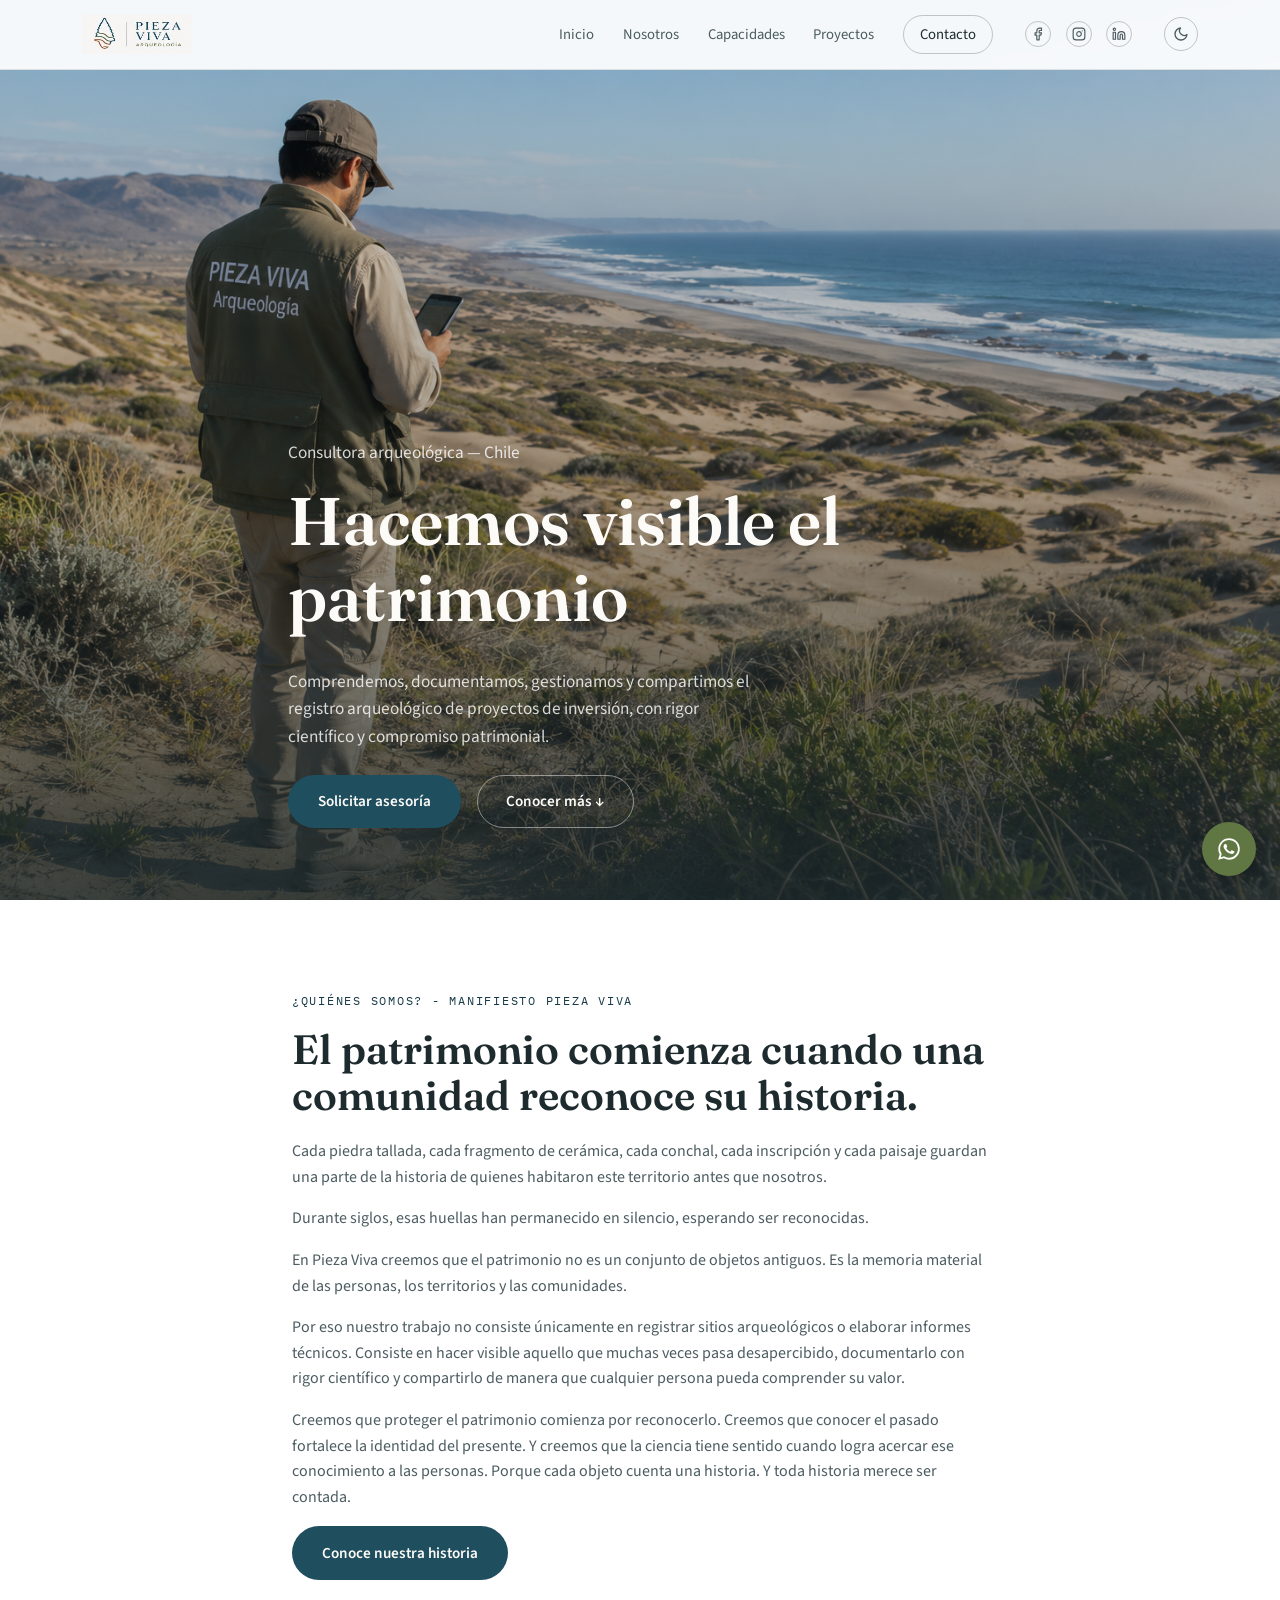
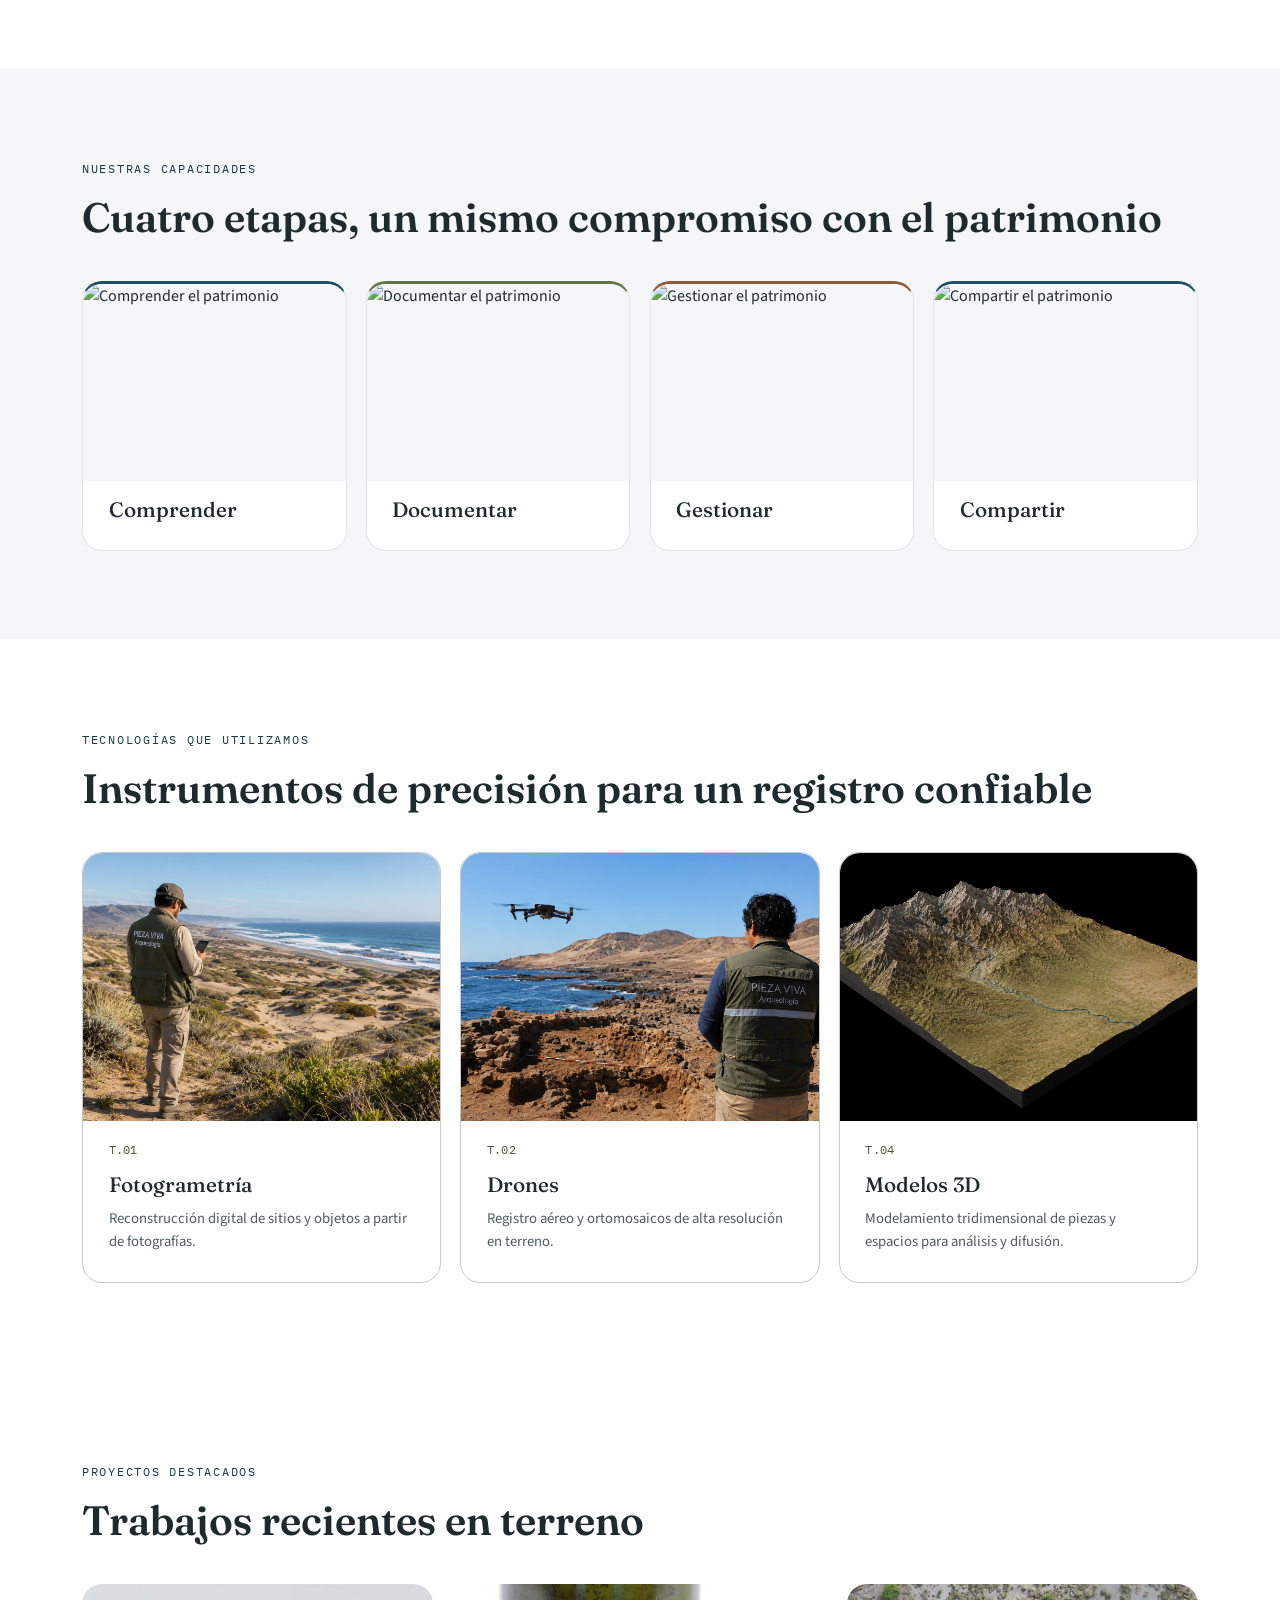
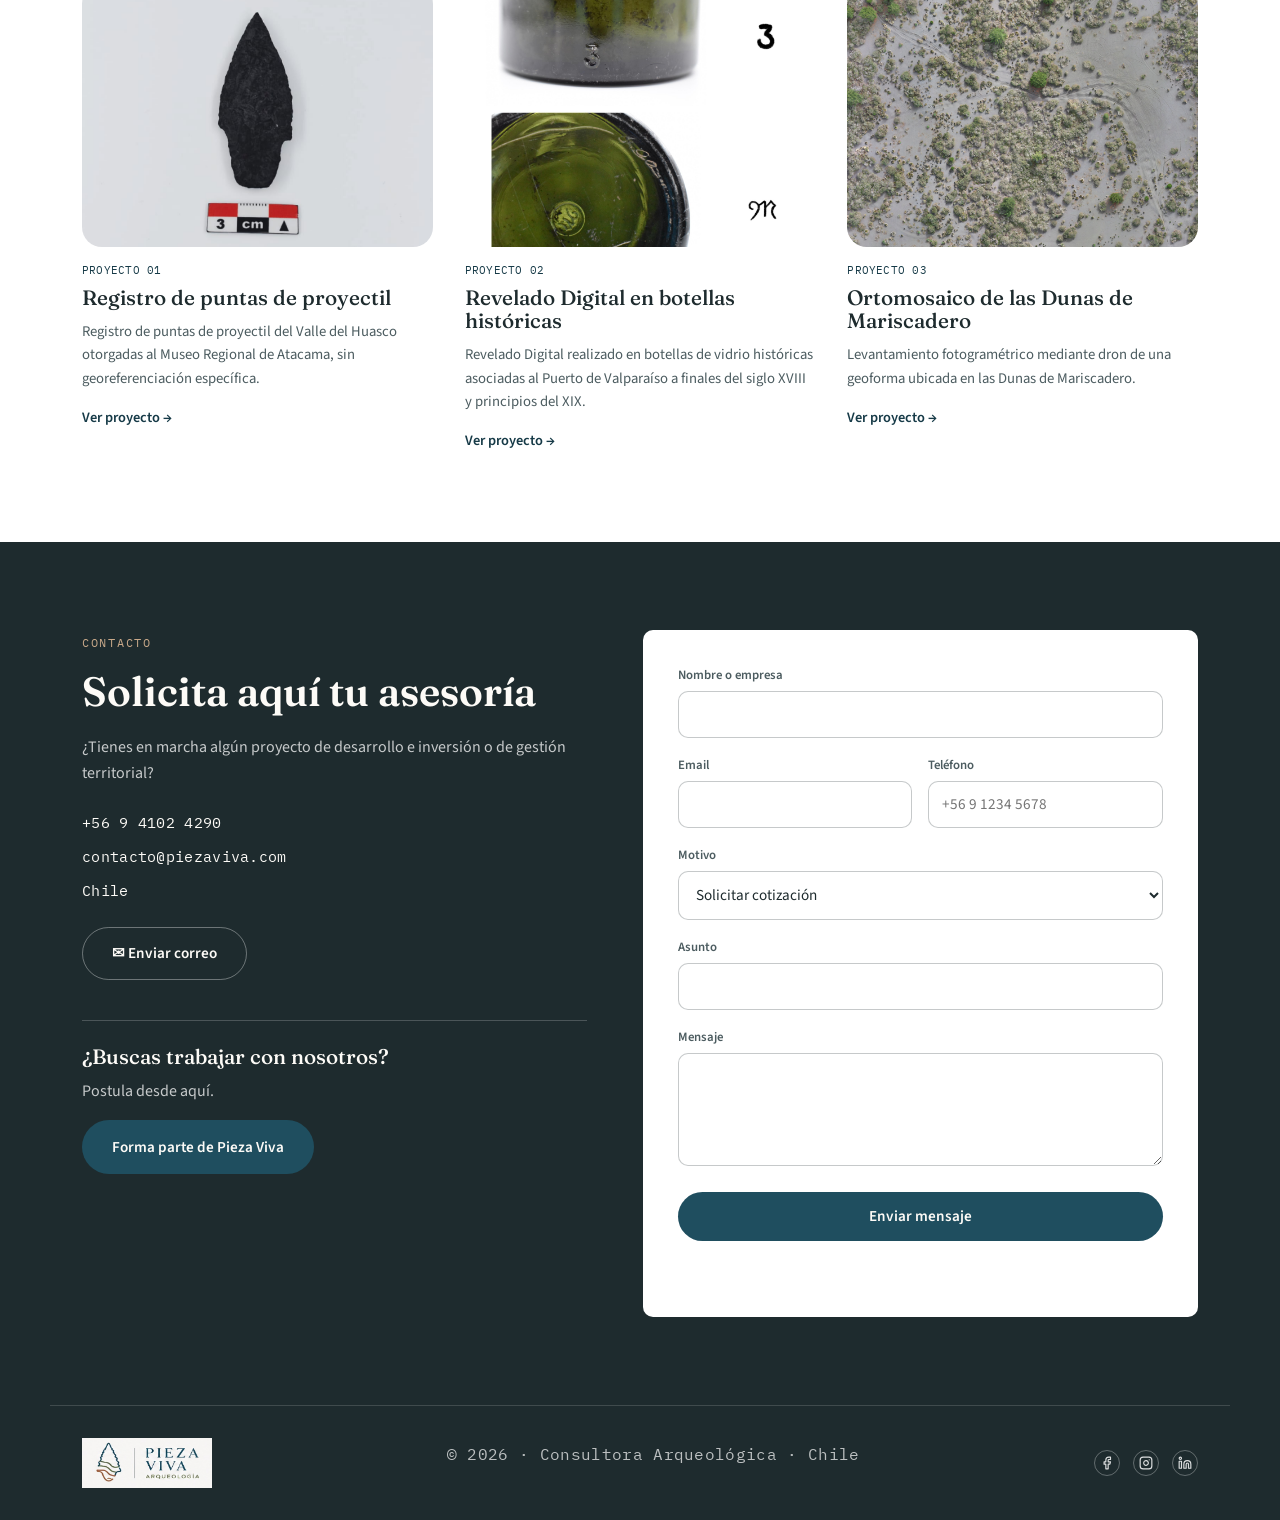
==== commit 7b4ae301: "Add: página de postulaciones con su form y estilos, además de fotos para el proyecto 3 y otros peque" ====
--- a/client/index.html
+++ b/client/index.html
@@ -61,11 +61,14 @@
 
 <!-- ================= HERO ================= -->
 <section class="hero hero--photo" id="inicio">
-  <img class="hero-photo" src="images/tecnologia-fotogrametria.png" alt="Equipo arqueológico trabajando en terreno" loading="eager">
+  <picture>
+  <source media="(max-width: 600px)" srcset="images/hero_celular.png">
+  <img class="hero-photo" src="images/tecnologia-fotogrametria.png" alt="Foto de Pieza Viva" loading="eager">
+</picture>
   <div class="hero-scrim" aria-hidden="true"></div>
   <div class="hero-content">
     <p class="hero-sub">Consultora arqueológica — Chile</p>
-    <h1 class="hero-title">Hacemos visible el patrimonio.</h1>
+    <h1 class="hero-title">Hacemos visible el patrimonio</h1>
     <p class="hero-sub">Comprendemos, documentamos, gestionamos y compartimos el registro arqueológico de proyectos de inversión, con rigor científico y compromiso patrimonial.</p>
     <div class="hero-actions">
       <a href="#contacto" class="btn btn-primary">Solicitar asesoría</a>
@@ -216,12 +219,12 @@
         </div>
         <span class="mono project-tag">PROYECTO 02</span>
         <h3>Revelado Digital en botellas históricas</h3>
-        <p> Revelado Digital realizado en botellas de vidrio históricas asociadas al Puerto de Valparaíso a finales del siglo XVIII y principios del XIX</p>
+        <p> Revelado Digital realizado en botellas de vidrio históricas asociadas al Puerto de Valparaíso a finales del siglo XVIII y principios del XIX.</p>
         <a href="proyecto-02.html" class="link-more">Ver proyecto →</a>
       </article>
       <article class="project-card reveal">
         <div class="project-photo">
-          <img src="img/proyecto-03.jpg" alt="Proyecto destacado 3" loading="lazy">
+          <img src="images/captura-ortomosaico.png" alt="Proyecto destacado 3" loading="lazy">
         </div>
         <span class="mono project-tag">PROYECTO 03</span>
         <h3>Ortomosaico de las Dunas de Mariscadero</h3>
@@ -313,7 +316,7 @@
     <div class="contact-info">
       <p class="eyebrow mono">Contacto</p>
       <h2>Solicita aquí tu asesoría</h2>
-      <p>¿Tienes en marcha algún proyecto de desarrollo e inverisón o de gestión territorial?</p>
+      <p>¿Tienes en marcha algún proyecto de desarrollo e inversión o de gestión territorial?</p>
  
       <ul class="contact-details mono">
         <li>+56 9 4102 4290</li>
@@ -376,7 +379,12 @@
 <!-- ================= FOOTER ================= -->
 <footer class="site-footer">
   <div class="section-inner footer-inner">
-    <span class="logo-text small">PIEZA VIVA</span>
+    <img
+            src="images/piezaviva2.jpeg"
+            alt="Logo"
+            width="130"
+            height="50"
+          />
     <p class="mono">© <span id="year"></span> · Consultora Arqueológica · Chile</p>
     <div class="footer-social">
       <a href="https://www.facebook.com/piezavivacl" aria-label="Facebook" target="_blank">
--- a/client/css/styles.css
+++ b/client/css/styles.css
@@ -249,6 +249,7 @@
   width: 100%;
   height: 100%;
   object-fit: cover;
+  object-position: center top;
 }
 .hero-scrim {
   position: absolute;
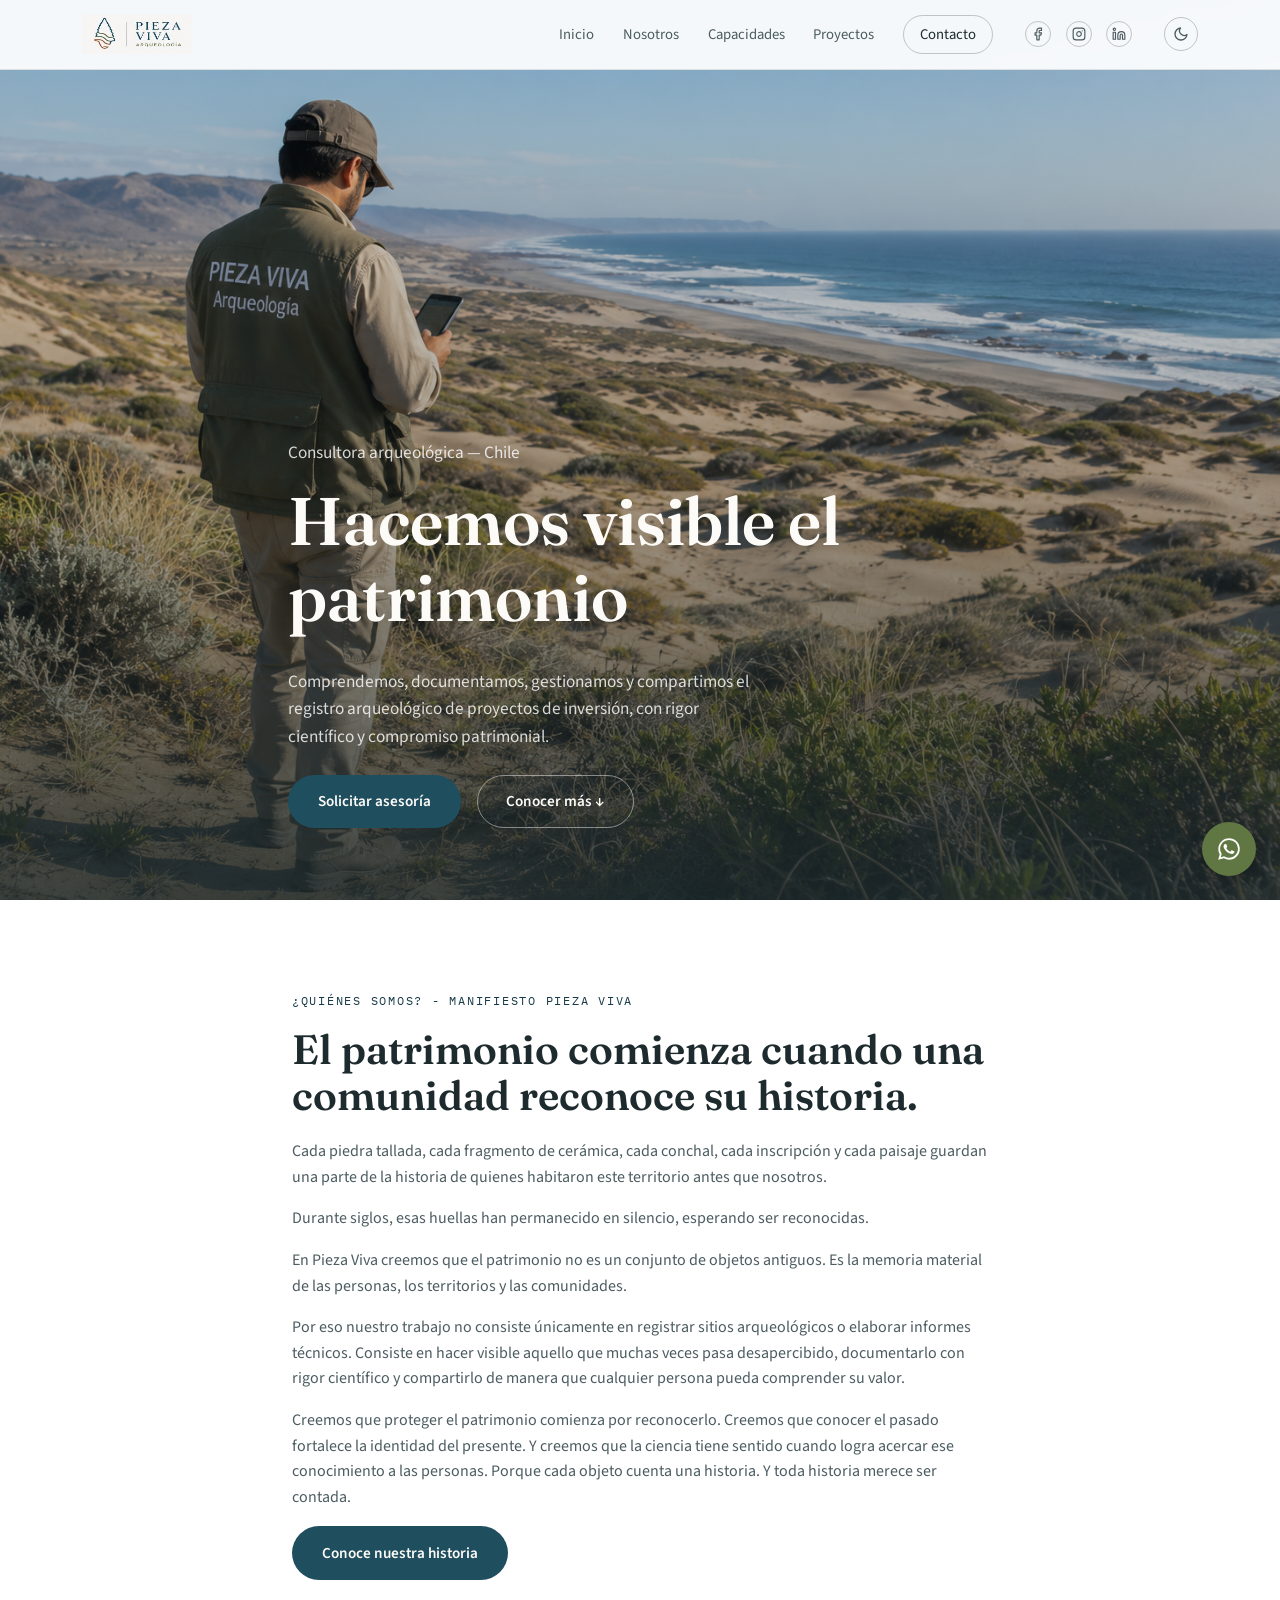
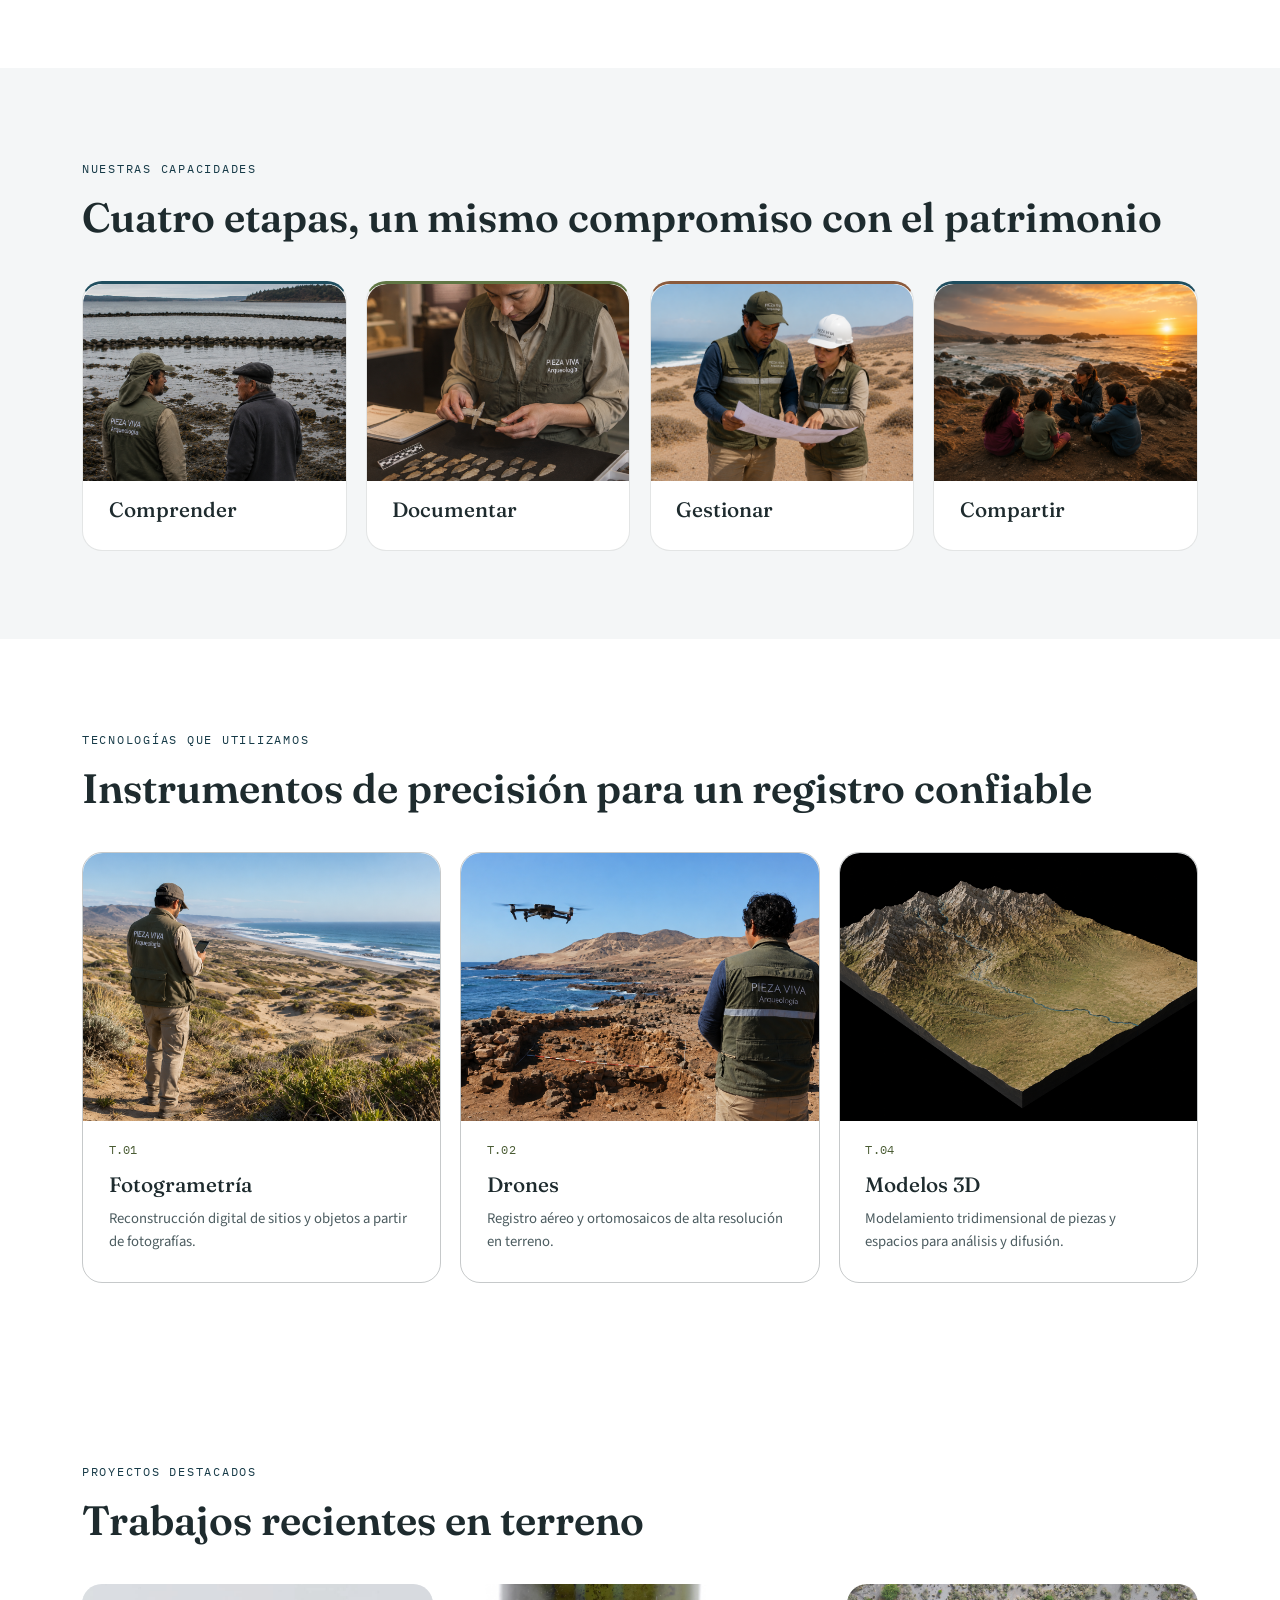
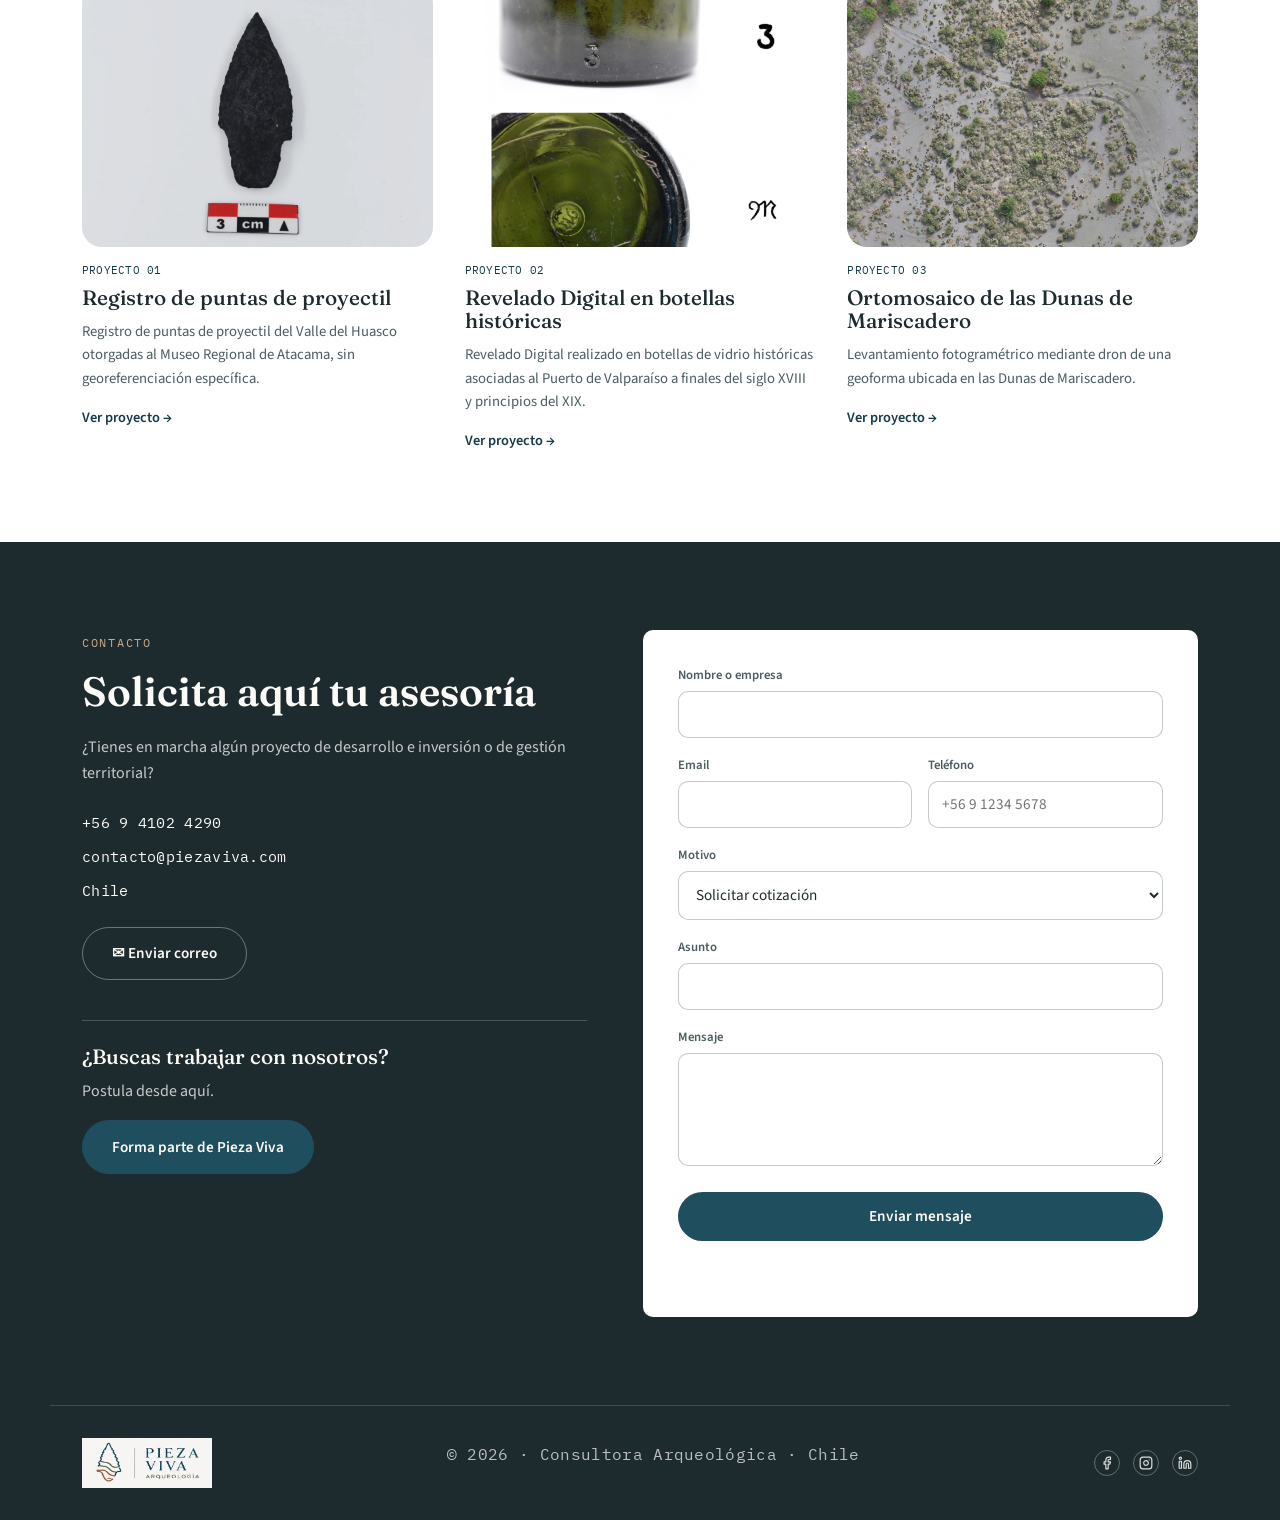
==== commit 541e66b0: "Update: actualizo imagenes y algunos detalles en historia y postulaciones.php" ====
--- a/client/index.html
+++ b/client/index.html
@@ -109,7 +109,7 @@
       <article class="capacity-card reveal">
         <div class="capacity-visual">
           <div class="capacity-photo">
-            <img src="images/capacidad-comprender.png" alt="Comprender el patrimonio" loading="lazy">
+            <img src="images/comprender.png" alt="Comprender el patrimonio" loading="lazy">
           </div>
           <div class="capacity-desc">
             <p>Reconocimiento integral del patrimonio para fortalecer la identidad de un territorio: diagnóstico patrimonial, investigación histórica, paisajes culturales y memoria local.</p>
@@ -120,7 +120,7 @@
       <article class="capacity-card reveal">
         <div class="capacity-visual">
           <div class="capacity-photo">
-            <img src="images/capacidad-documentar.png" alt="Documentar el patrimonio" loading="lazy">
+            <img src="images/documentar.png" alt="Documentar el patrimonio" loading="lazy">
           </div>
           <div class="capacity-desc">
             <p>Registramos el patrimonio con precisión: procesamiento digital de imágenes, ilustración científica, fotogrametría terrestre y aérea, registro con drones y modelamiento 3D.</p>
@@ -131,7 +131,7 @@
       <article class="capacity-card reveal">
         <div class="capacity-visual">
           <div class="capacity-photo">
-            <img src="images/capacidad-gestionar.png" alt="Gestionar el patrimonio" loading="lazy">
+            <img src="images/gestionar.png" alt="Gestionar el patrimonio" loading="lazy">
           </div>
           <div class="capacity-desc">
             <p>Cumplimiento normativo y gestión patrimonial en proyectos de desarrollo e inversión públicos y privados: prospecciones, monitoreos, excavaciones y líneas base.</p>
@@ -142,7 +142,7 @@
       <article class="capacity-card reveal">
         <div class="capacity-visual">
           <div class="capacity-photo">
-            <img src="images/capacidad-compartir.png" alt="Compartir el patrimonio" loading="lazy">
+            <img src="images/compartir.png" alt="Compartir el patrimonio" loading="lazy">
           </div>
           <div class="capacity-desc">
             <p>Investigación aplicada, educación y difusión: publicaciones, talleres, charlas, exposiciones y contenidos digitales.</p>
@@ -334,8 +334,7 @@
         <a href="postulaciones.html" class="btn btn-primary">Forma parte de Pieza Viva</a>
       </div>
     </div>
- 
-    <form class="contact-form" id="contactForm" action="form/contacto.php" method="POST" novalidate>
+    <form class="contact-form" id="contactForm" action="server/form/contacto.php" method="POST" novalidate>
       <div class="form-row">
         <label for="nombre">Nombre o empresa</label>
         <input type="text" id="nombre" name="nombre" required>
--- a/client/css/styles.css
+++ b/client/css/styles.css
@@ -667,6 +667,8 @@
 =================================================================== */
 @media (max-width: 900px) {
   .contact-grid { grid-template-columns: 1fr; }
+  .contact-form { order: 1; }
+  .contact-info { order: 2; }
   .main-nav, .header-social { display: none; }
   .menu-toggle { display: flex; }
 
@@ -697,7 +699,7 @@
   .section-inner { padding: 3.5rem 1.2rem; }
 
   .hero { min-height: 82vh; }
-  .hero-content { padding: 0 1.2rem 3rem; }
+  .hero-content { padding: 5.5rem 1.2rem 3rem; }
   .hero-title { max-width: 100%; }
   .hero-actions { flex-direction: column; align-items: stretch; }
   .hero-actions .btn { text-align: center; }
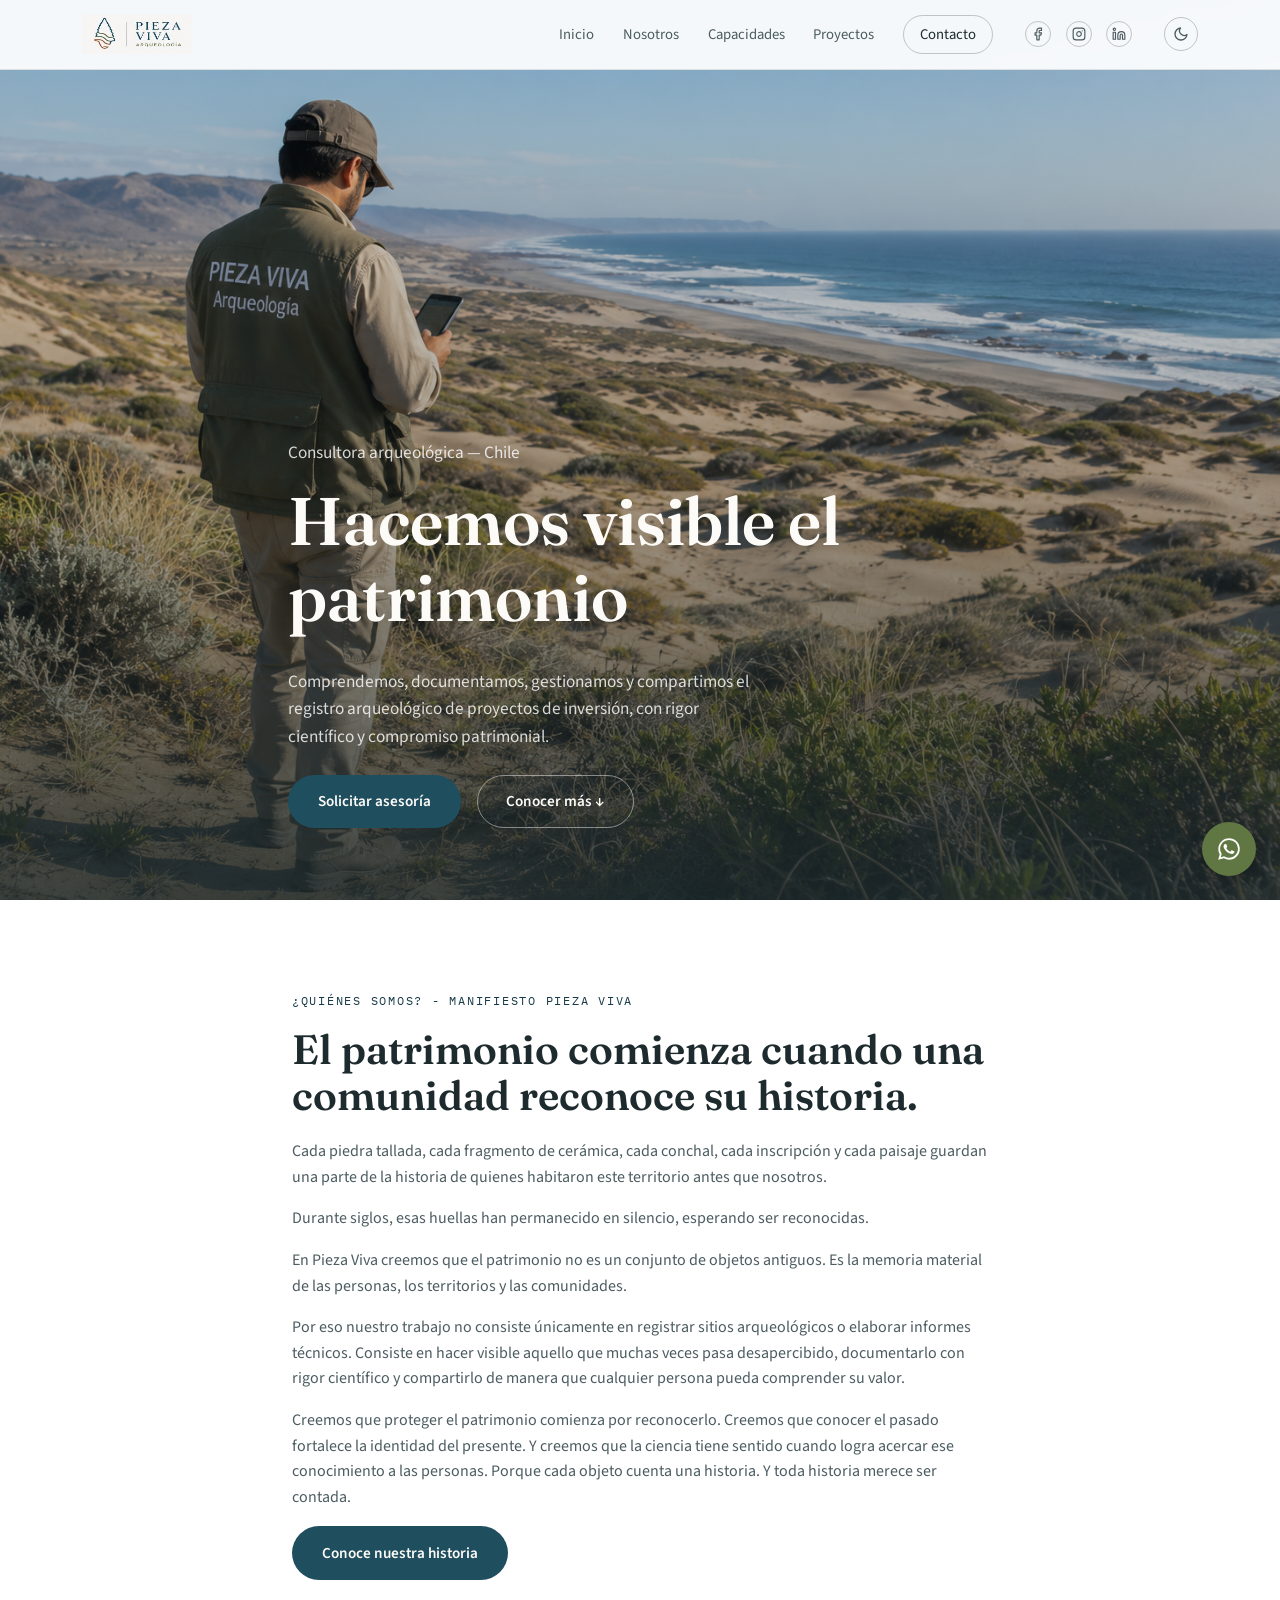
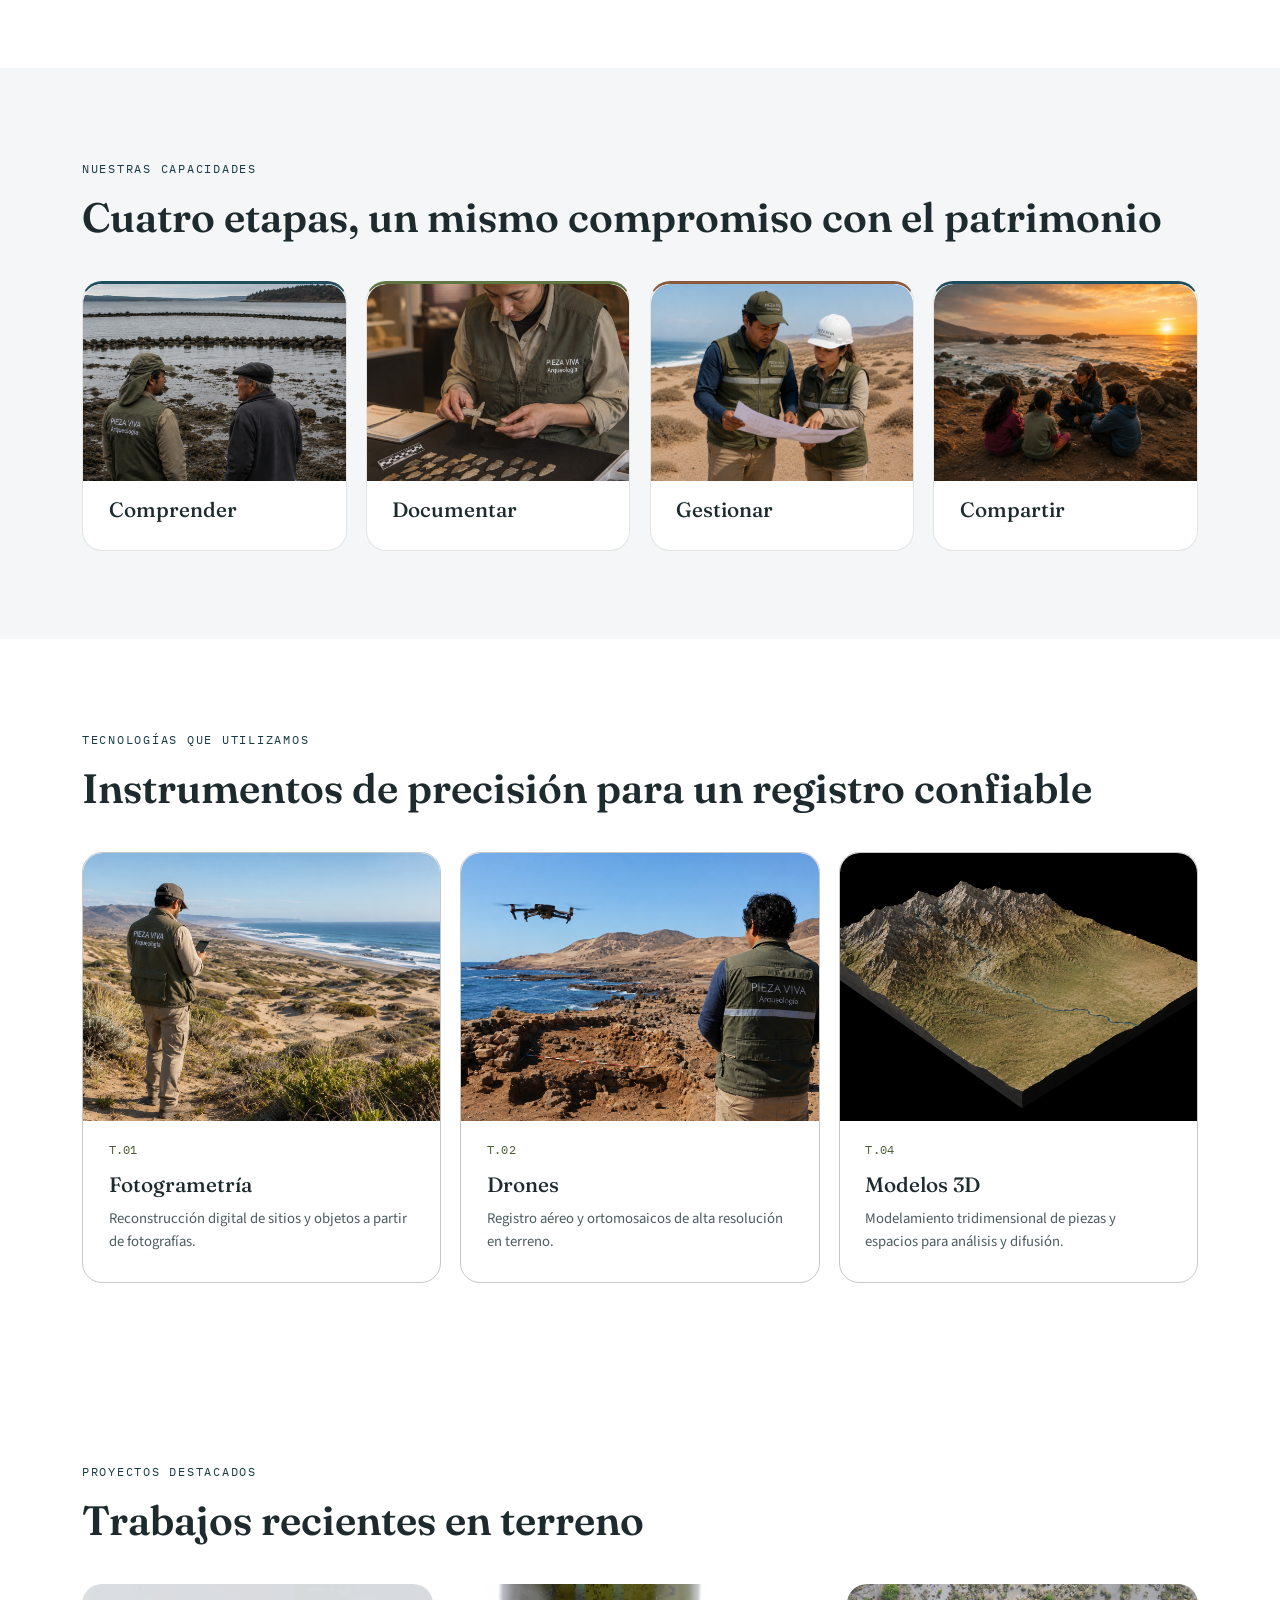
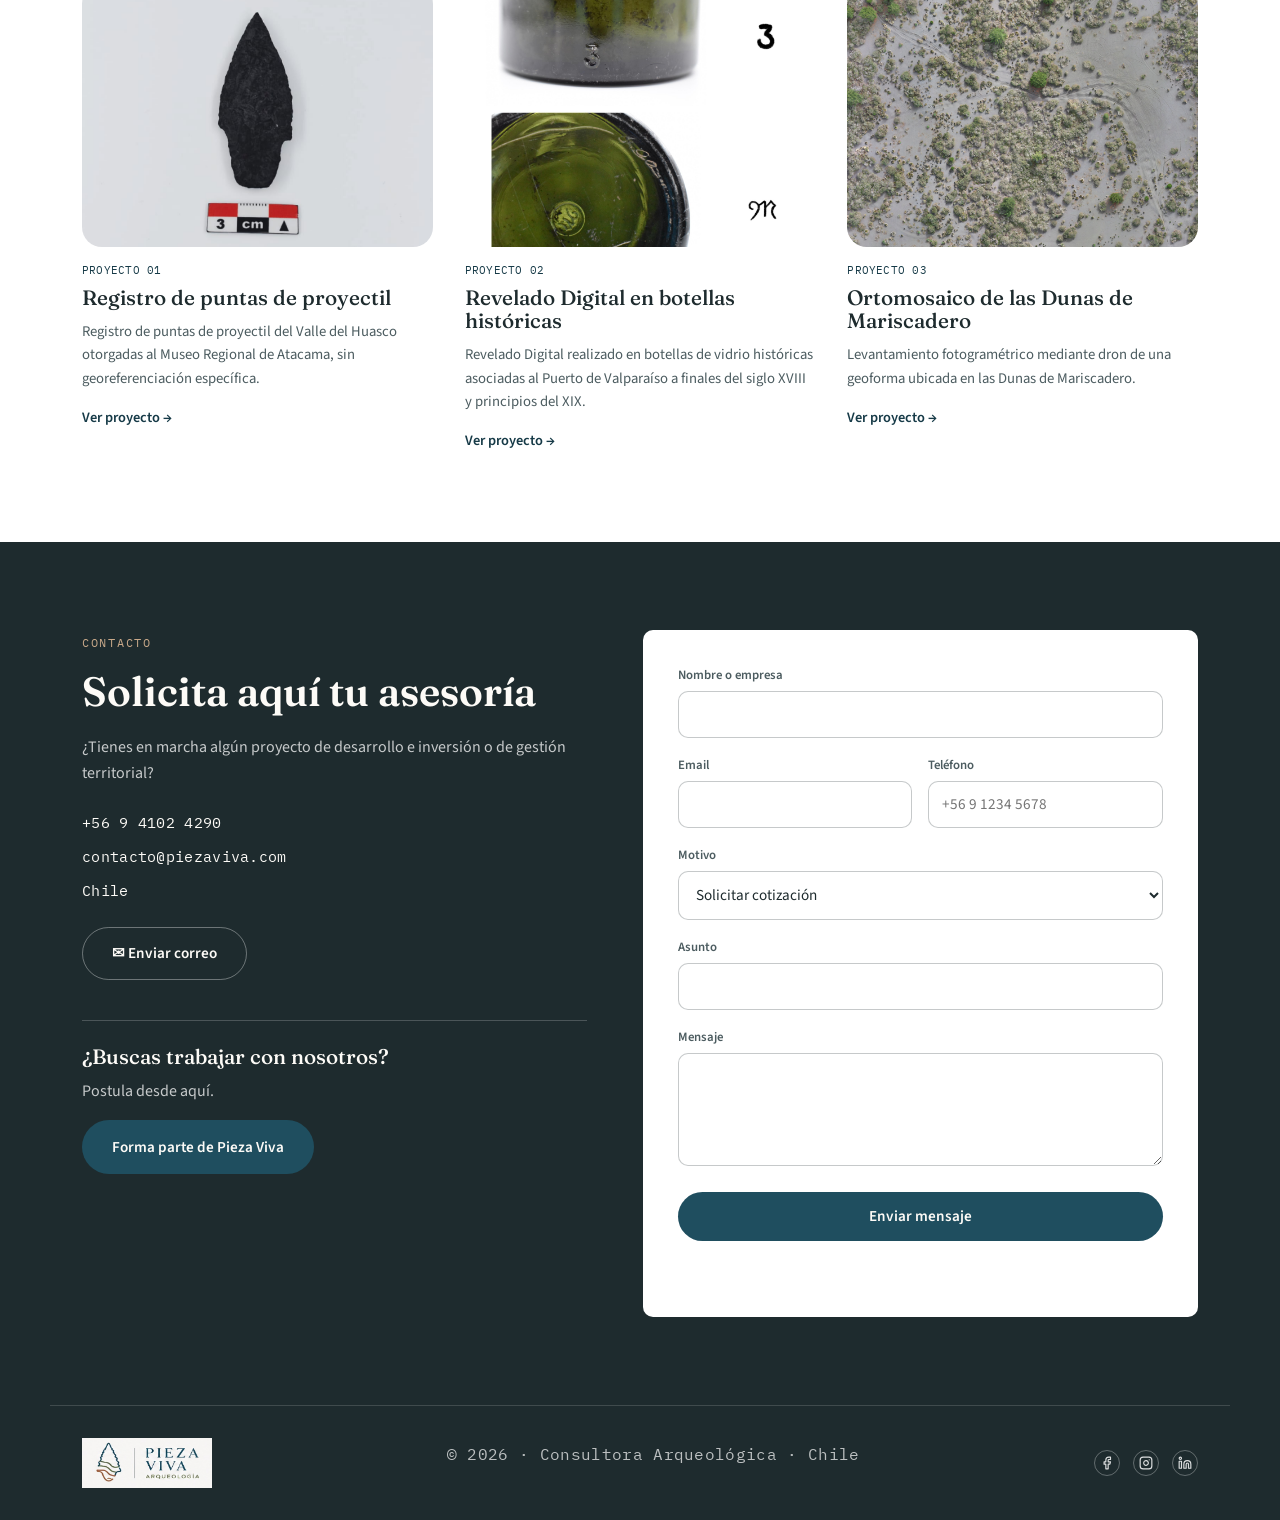
==== commit 0ac5af28: "Add: favicons para android y ios. Update: forms php para que lleguen emails cuando alguien envia est" ====
--- a/client/index.html
+++ b/client/index.html
@@ -7,6 +7,10 @@
 <title>Pieza Viva | Consultora Arqueológica</title>
 <meta name="description" content="Consultora arqueológica: comprendemos, documentamos, gestionamos y compartimos el patrimonio.">
 <link rel="shortcut icon" href="icono.ico" type="image/x-icon">
+<link rel="icon" href="icono.ico" sizes="any">
+<link rel="icon" href="favicon-32x32.png" type="image/png" sizes="32x32">
+<link rel="icon" href="favicon-16x16.png" type="image/png" sizes="16x16">
+<link rel="apple-touch-icon" href="apple-touch-icon.png">
 <link rel="preconnect" href="https://fonts.googleapis.com">
 <link rel="preconnect" href="https://fonts.gstatic.com" crossorigin>
 <link href="https://fonts.googleapis.com/css2?family=Fraunces:opsz,wght@9..144,400;9..144,500;9..144,600;9..144,700&family=IBM+Plex+Mono:wght@400;500&family=Source+Sans+3:wght@400;500;600&display=swap" rel="stylesheet">
@@ -337,18 +341,18 @@
     <form class="contact-form" id="contactForm" action="server/form/contacto.php" method="POST" novalidate>
       <div class="form-row">
         <label for="nombre">Nombre o empresa</label>
-        <input type="text" id="nombre" name="nombre" required>
+        <input type="text" id="nombre" name="nombre" autocomplete="name" required>
         <span class="field-error" id="err-nombre"></span>
       </div>
       <div class="form-row form-row--split">
         <div>
           <label for="email">Email</label>
-          <input type="email" id="email" name="email" required>
+          <input type="email" id="email" name="email" autocomplete="email" required>
           <span class="field-error" id="err-email"></span>
         </div>
         <div>
           <label for="telefono">Teléfono</label>
-          <input type="tel" id="telefono" name="telefono" inputmode="numeric" placeholder="+56 9 1234 5678">
+          <input type="tel" id="telefono" name="telefono" inputmode="numeric" autocomplete="tel" placeholder="+56 9 1234 5678">
           <span class="field-error" id="err-telefono"></span>
         </div>
       </div>
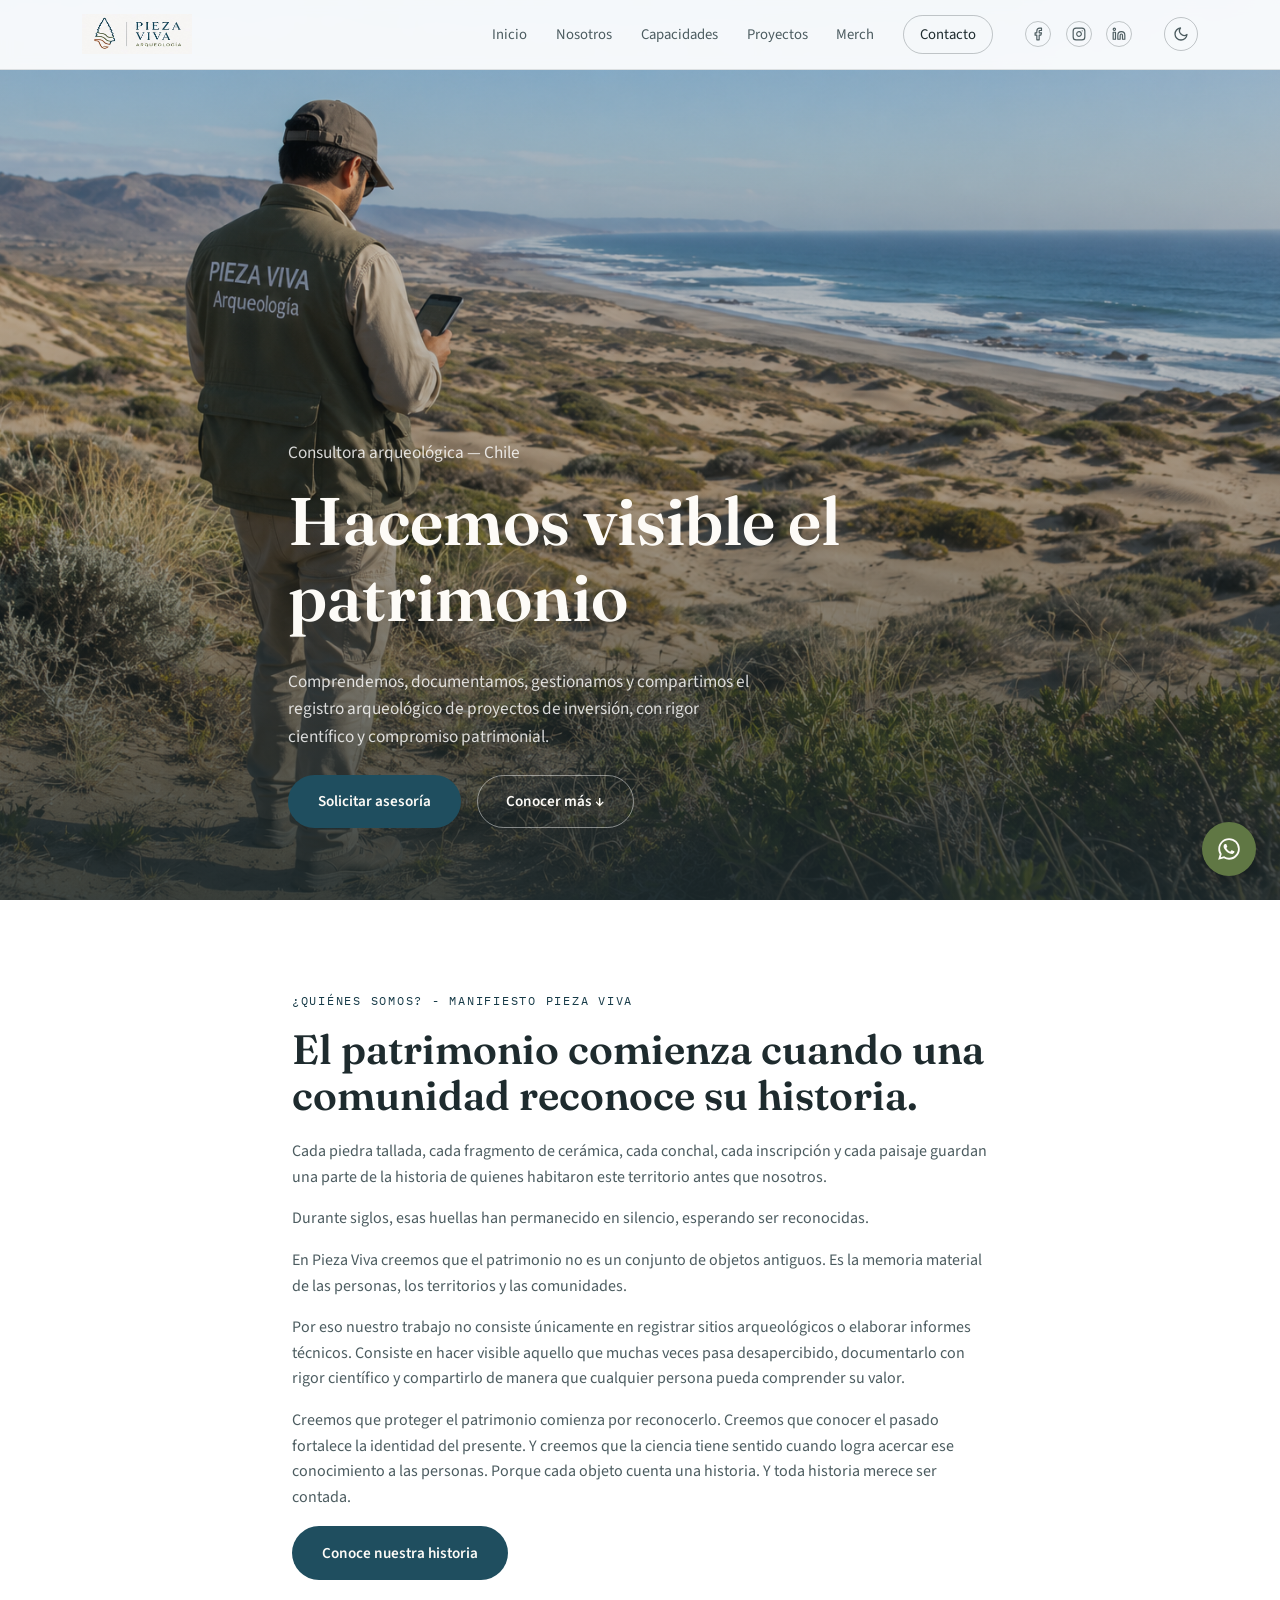
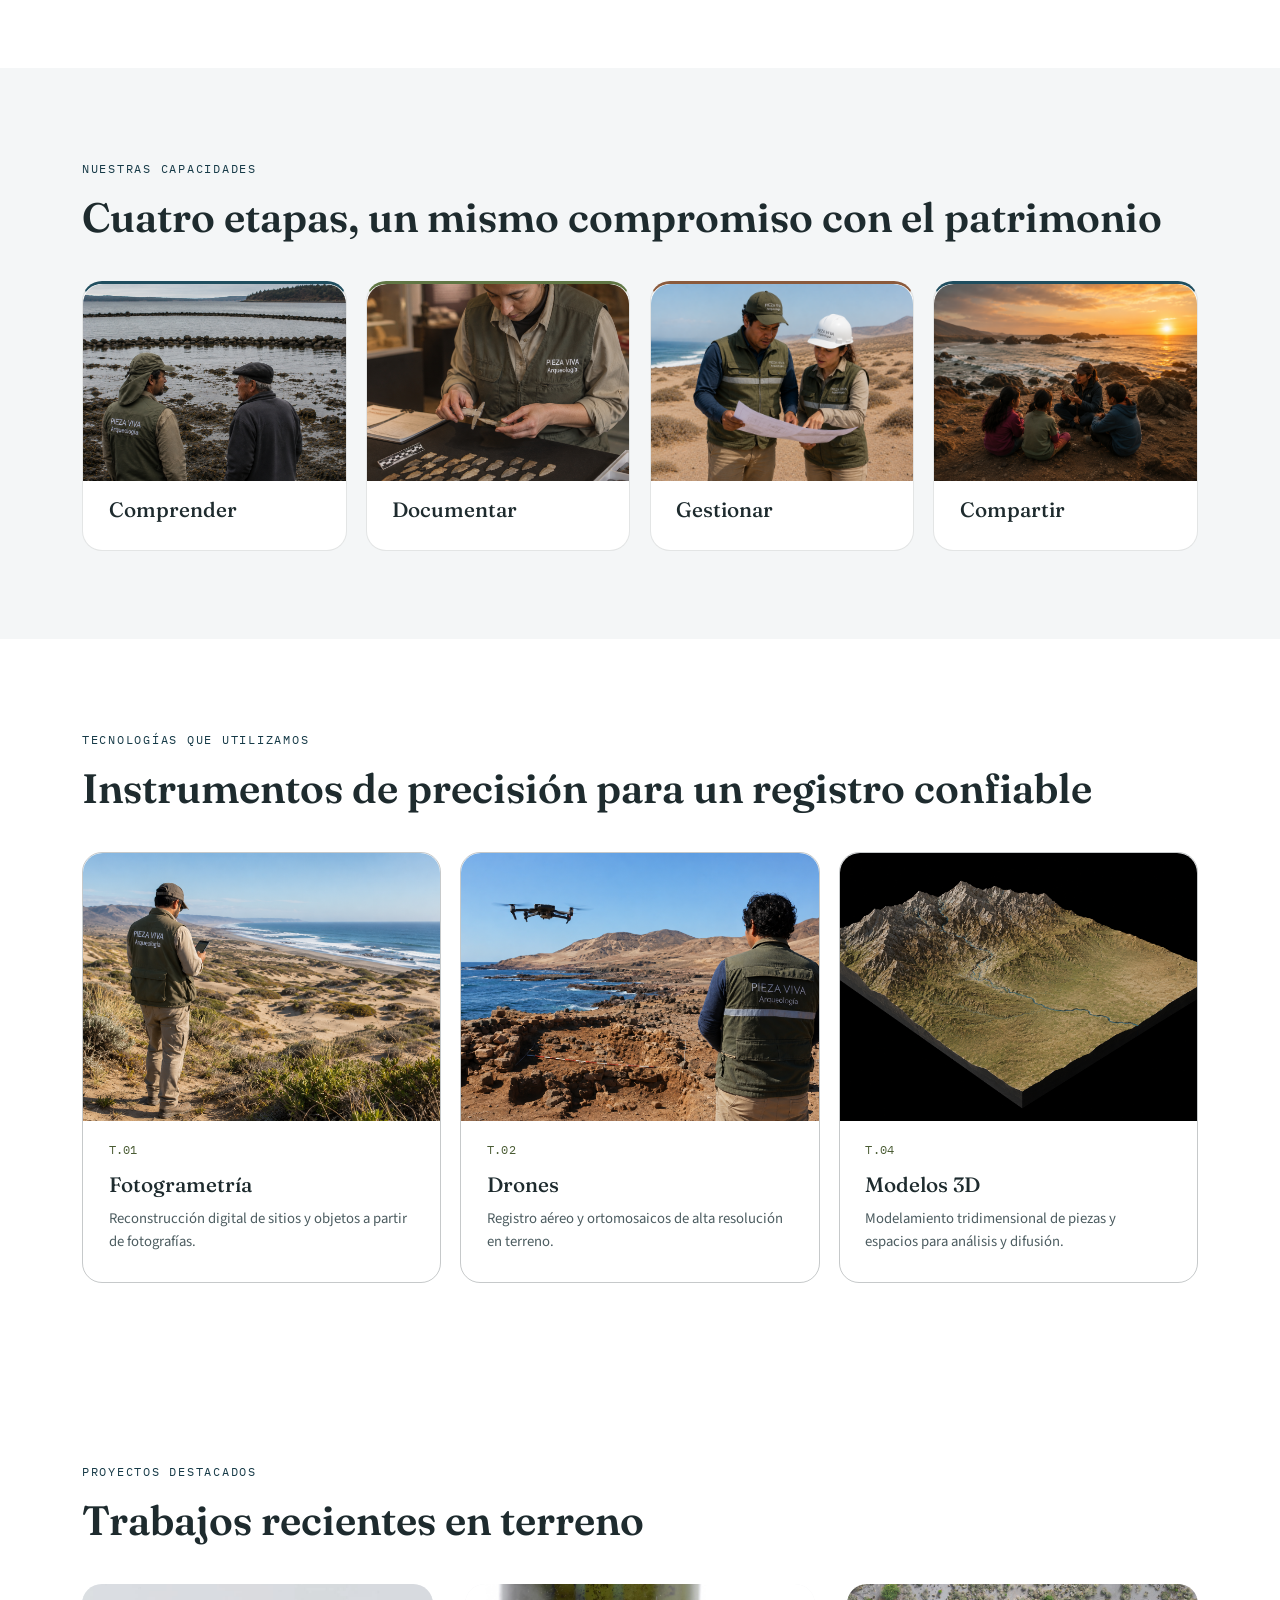
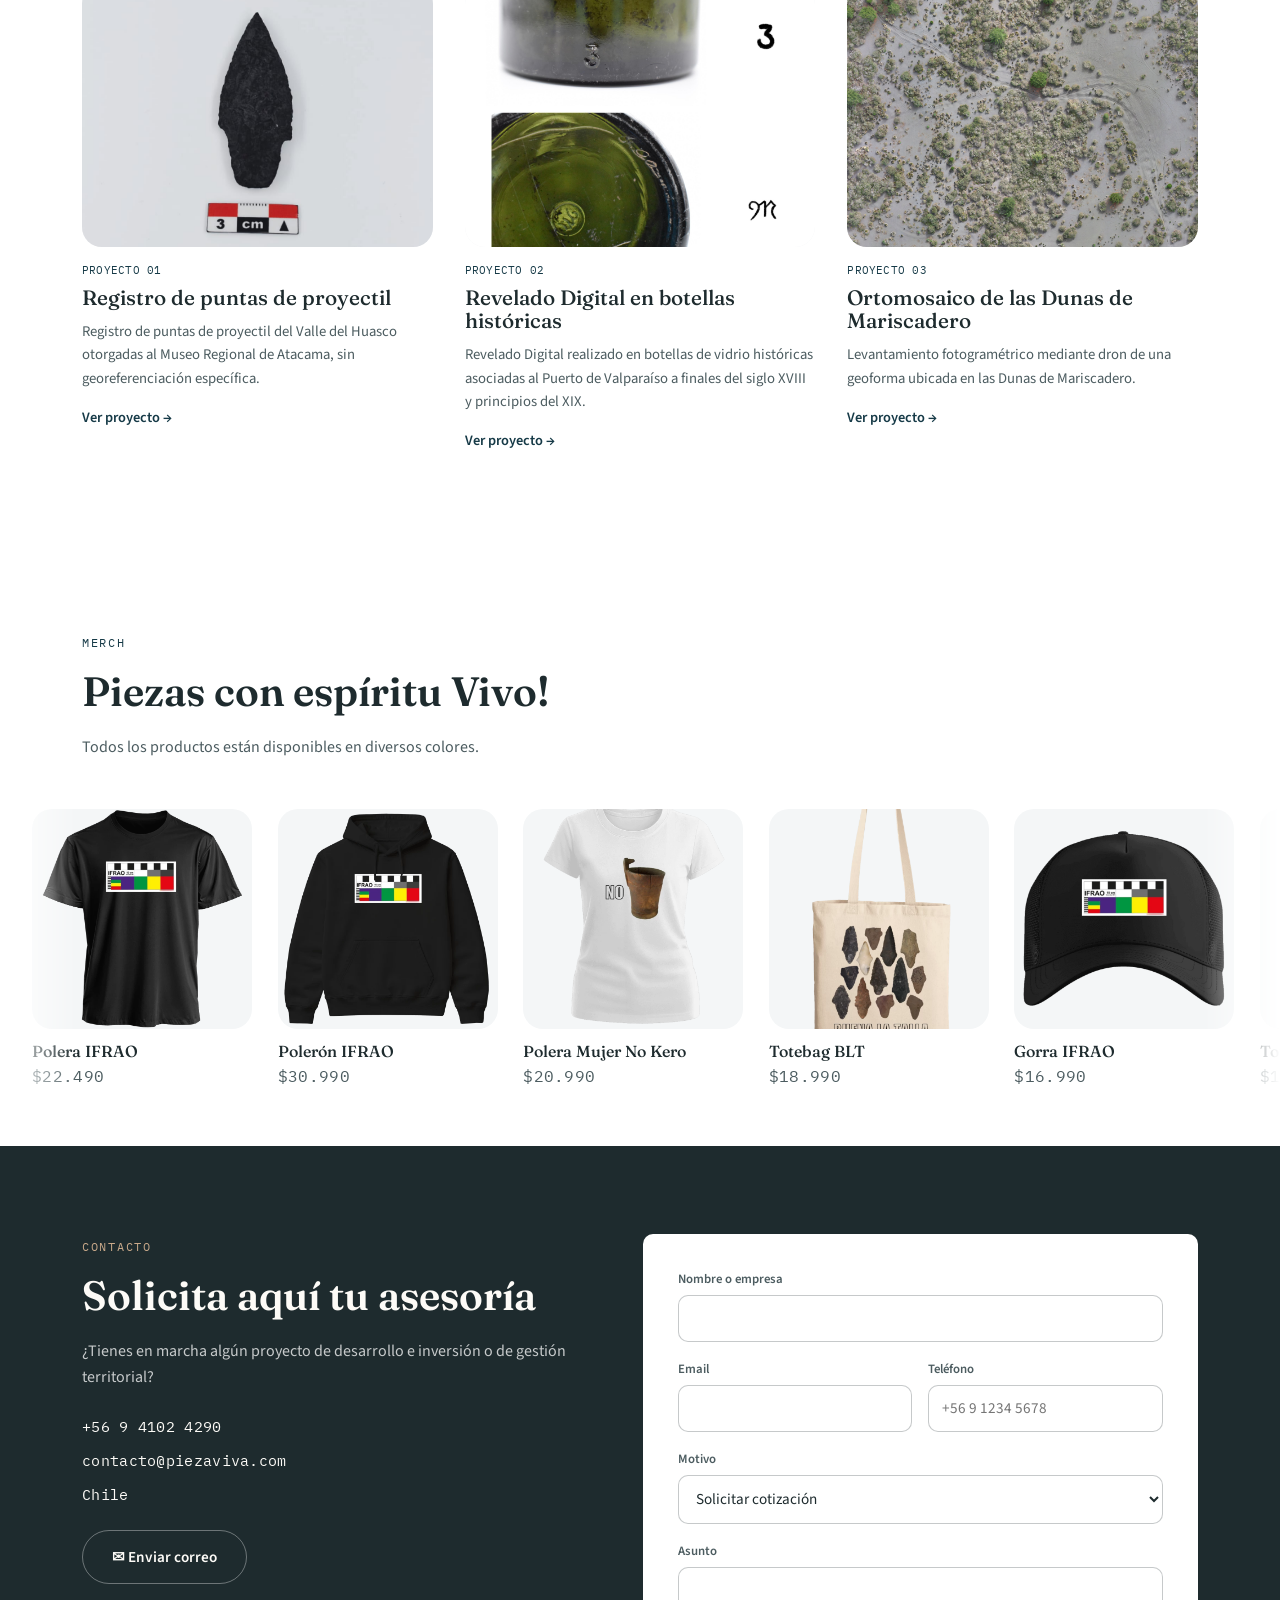
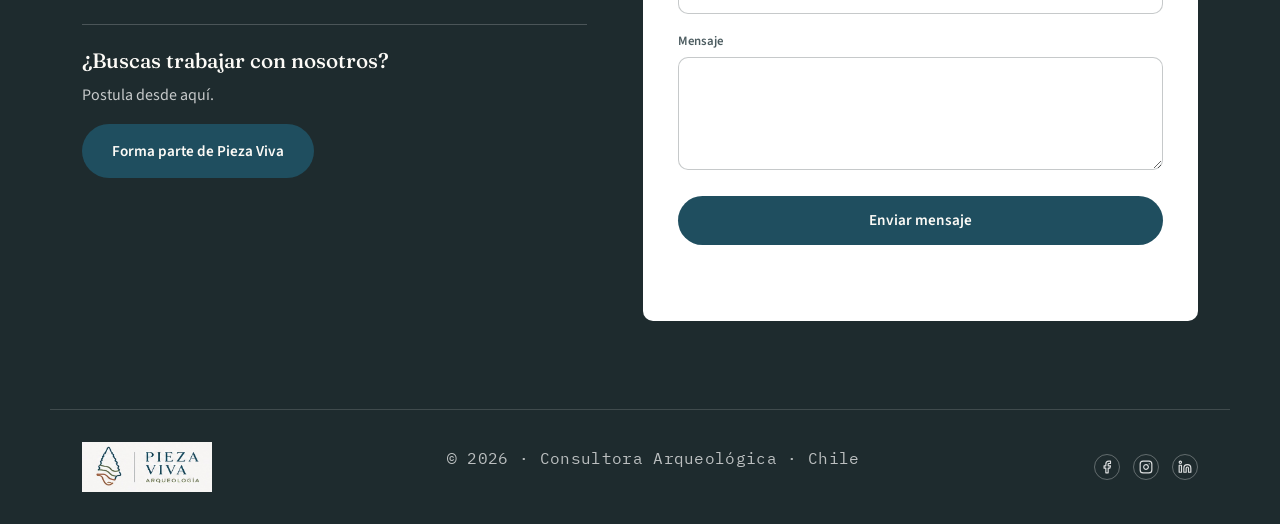
==== commit 39553f4c: "Add: agrego sección merch." ====
--- a/client/index.html
+++ b/client/index.html
@@ -36,7 +36,7 @@
       <a href="#capacidades">Capacidades</a>
       <a href="#proyectos">Proyectos</a>
       <!-- <a href="#blog">Blog</a> -->
-      <!-- <a href="#merch">Merch</a> -->
+      <a href="#merch">Merch</a>
       <a href="#contacto" class="nav-cta">Contacto</a>
     </nav>
 
@@ -278,36 +278,51 @@
 </section> -->
 
 <!-- ================= MERCH ================= -->
-<!-- <section class="merch" id="merch">
-  <div class="section-inner">
-    <p class="eyebrow mono">06 — Merch</p>
-    <h2>Objetos con espíritu vivo</h2>
-
-    <div class="merch-grid">
-      <article class="merch-card reveal">
-        <div class="merch-photo">
-          <a href="https://" target="_blank" rel="noopener noreferrer"><img src="img/merch-01.jpg" alt="Producto merch 1" loading="lazy"></a>
-        </div>
-        <h3>Nombre del objeto</h3>
-        <p class="merch-price mono">$00.000</p>
-      </article>
-      <article class="merch-card reveal">
-        <div class="merch-photo">
-          <a href="https://" target="_blank" rel="noopener noreferrer"><img src="img/merch-02.jpg" alt="Producto merch 2" loading="lazy"></a>
-        </div>
-        <h3>Nombre del objeto</h3>
-        <p class="merch-price mono">$00.000</p>
-      </article>
-      <article class="merch-card reveal">
-        <div class="merch-photo">
-          <a href="https://" target="_blank" rel="noopener noreferrer"><img src="img/merch-03.jpg" alt="Producto merch 3" loading="lazy"></a>
-        </div>
-        <h3>Nombre del objeto</h3>
-        <p class="merch-price mono">$00.000</p>
-      </article>
-    </div>
-  </div>
-</section> -->
+<section class="merch" id="merch">
+  <div class="section-inner merch-header">
+    <p class="eyebrow mono">Merch</p>
+    <h2>Piezas con espíritu Vivo!</h2>
+    <p>Todos los productos están disponibles en diversos colores.</p>
+  </div>
+
+  <div class="merch-carousel">
+    <div class="merch-track">
+      <a class="merch-card" href="https://www.piezaviva.tee.cl/producto/1409-polera-ifrao" target="_blank" rel="noopener noreferrer">
+        <div class="merch-photo"><img src="images/productos/polera-ifrao.webp" alt="Producto merch 1" loading="lazy"></div>
+        <h3>Polera IFRAO</h3>
+        <p class="merch-price mono">$22.490</p>
+      </a>
+      <a class="merch-card" href="https://www.piezaviva.tee.cl/producto/1428-poleron-canguro-basico-poleron-ifrao" target="_blank" rel="noopener noreferrer">
+        <div class="merch-photo"><img src="images/productos/poleron-ifrao.webp" alt="Producto merch 2" loading="lazy"></div>
+        <h3>Polerón IFRAO</h3>
+        <p class="merch-price mono">$30.990</p>
+      </a>
+      <a class="merch-card" href="https://www.piezaviva.tee.cl/producto/1429-polera-de-mujer-polera-mujer-no-kero" target="_blank" rel="noopener noreferrer">
+        <div class="merch-photo"><img src="images/productos/polera-mujer-no-kero.webp" alt="Producto merch 3" loading="lazy"></div>
+        <h3>Polera Mujer No Kero</h3>
+        <p class="merch-price mono">$20.990</p>
+      </a>
+      <a class="merch-card" href="https://www.piezaviva.tee.cl/producto/1430-totebag-blt" target="_blank" rel="noopener noreferrer">
+        <div class="merch-photo"><img src="images/productos/totebag-blt.webp" alt="Producto merch 4" loading="lazy"></div>
+        <h3>Totebag BLT</h3>
+        <p class="merch-price mono">$18.990</p>
+      </a>
+      <a class="merch-card" href="https://www.piezaviva.tee.cl/producto/1431-gorro-gorra-ifrao" target="_blank" rel="noopener noreferrer">
+        <div class="merch-photo"><img src="images/productos/gorra-ifrao.webp" alt="Producto merch 5" loading="lazy"></div>
+        <h3>Gorra IFRAO</h3>
+        <p class="merch-price mono">$16.990</p>
+      </a>
+      <a class="merch-card" href="https://www.piezaviva.tee.cl/producto/1433-totebag-no-kero" target="_blank" rel="noopener noreferrer">
+        <div class="merch-photo"><img src="images/productos/totebag-no-kero.webp" alt="Producto merch 6" loading="lazy"></div>
+        <h3>Totebag No Kero</h3>
+        <p class="merch-price mono">$18.990</p>
+      </a>
+      <a class="merch-card" href="https://www.piezaviva.tee.cl/producto/1434-poleron-canguro-basico-poleron-blt" target="_blank" rel="noopener noreferrer">
+        <div class="merch-photo"><img src="images/productos/poleron-blt.webp" alt="Producto merch 7" loading="lazy"></div>
+        <h3>Polerón BLT</h3>
+        <p class="merch-price mono">$30.990</p>
+      </a>
+</section>
 
 <!-- ================= CONTACTO ================= -->
 <section class="contact" id="contacto">
--- a/client/css/styles.css
+++ b/client/css/styles.css
@@ -442,13 +442,38 @@
 .blog-card p { font-size: 0.92rem; }
 
 /* ===================================================================
-   MERCH
-=================================================================== */
-.merch-grid {
-  display: grid;
-  grid-template-columns: repeat(auto-fit, minmax(220px, 1fr));
-  gap: 2rem;
+   MERCH — carrusel infinito
+=================================================================== */
+.merch-header { padding-bottom: 0; }
+
+.merch-carousel {
+  position: relative;
+  overflow: hidden;
   margin-top: 2.5rem;
+  padding: 0.5rem 0 3.5rem;
+  -webkit-mask-image: linear-gradient(90deg, transparent 0, #000 6%, #000 94%, transparent 100%);
+  mask-image: linear-gradient(90deg, transparent 0, #000 6%, #000 94%, transparent 100%);
+}
+.merch-track {
+  display: flex;
+  width: max-content;
+  gap: 1.6rem;
+  padding: 0 2rem;
+  animation: merch-scroll 30s linear infinite;
+}
+.merch-carousel:hover .merch-track,
+.merch-carousel:focus-within .merch-track {
+  animation-play-state: paused;
+}
+@keyframes merch-scroll {
+  from { transform: translateX(0); }
+  to { transform: translateX(-50%); }
+}
+
+.merch-card {
+  flex: 0 0 220px;
+  width: 220px;
+  color: var(--ink);
 }
 .merch-photo {
   aspect-ratio: 1/1;
@@ -456,8 +481,20 @@
   background: var(--bg-alt);
   margin-bottom: 0.9rem;
   border-radius: var(--radius-lg);
-}
-.merch-photo img { width: 100%; height: 100%; object-fit: cover; }
+  transition: box-shadow 0.25s ease;
+}
+.merch-card:hover .merch-photo,
+.merch-card:focus-visible .merch-photo {
+  box-shadow: 0 10px 26px rgba(0, 0, 0, 0.16);
+}
+.merch-photo img {
+  width: 100%;
+  height: 100%;
+  object-fit: cover;
+  transition: transform 0.4s ease;
+}
+.merch-card:hover .merch-photo img { transform: scale(1.05); }
+.merch-card h3 { font-size: 1rem; margin: 0 0 0.2rem; }
 .merch-price { color: var(--ink-soft); margin-bottom: 0; }
 
 /* ===================================================================
@@ -649,14 +686,11 @@
 .tech-grid .reveal:nth-child(4) { transition-delay: 0.24s; }
 
 .projects-grid .reveal:nth-child(1),
-.blog-grid .reveal:nth-child(1),
-.merch-grid .reveal:nth-child(1) { transition-delay: 0s; }
+.blog-grid .reveal:nth-child(1) { transition-delay: 0s; }
 .projects-grid .reveal:nth-child(2),
-.blog-grid .reveal:nth-child(2),
-.merch-grid .reveal:nth-child(2) { transition-delay: 0.1s; }
+.blog-grid .reveal:nth-child(2) { transition-delay: 0.1s; }
 .projects-grid .reveal:nth-child(3),
-.blog-grid .reveal:nth-child(3),
-.merch-grid .reveal:nth-child(3) { transition-delay: 0.2s; }
+.blog-grid .reveal:nth-child(3) { transition-delay: 0.2s; }
 
 @media (prefers-reduced-motion: reduce) {
   .reveal { opacity: 1; transform: none; transition: none; }
@@ -706,10 +740,12 @@
 
   .capacities-grid,
   .projects-grid,
-  .blog-grid,
-  .merch-grid { grid-template-columns: 1fr; }
+  .blog-grid { grid-template-columns: 1fr; }
 
   .capacity-card { padding: 1.6rem 1.4rem; }
+
+  .merch-card { flex: 0 0 160px; width: 160px; }
+  .merch-track { animation-duration: 30s; gap: 1.1rem; }
   .capacity-card h3 { font-size: 1.3rem; }
   .capacity-card p { font-size: 0.92rem; }
 
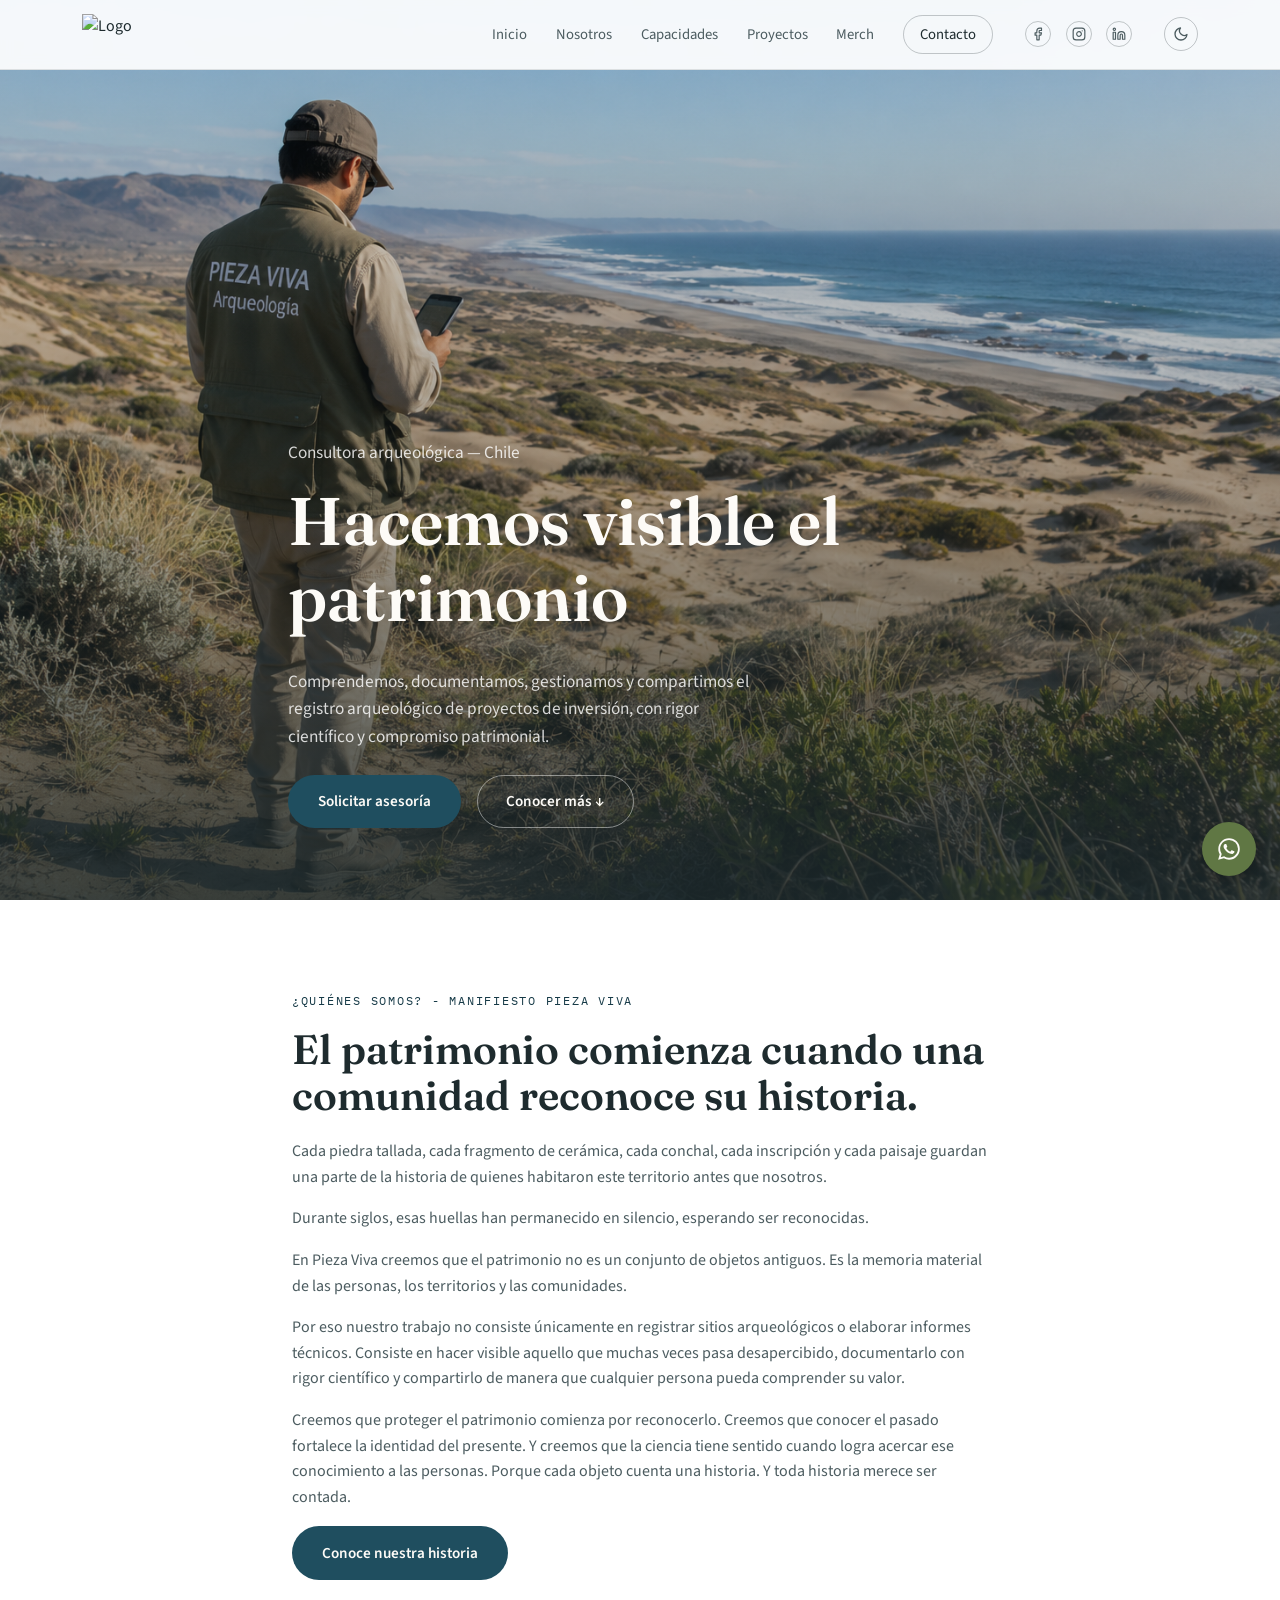
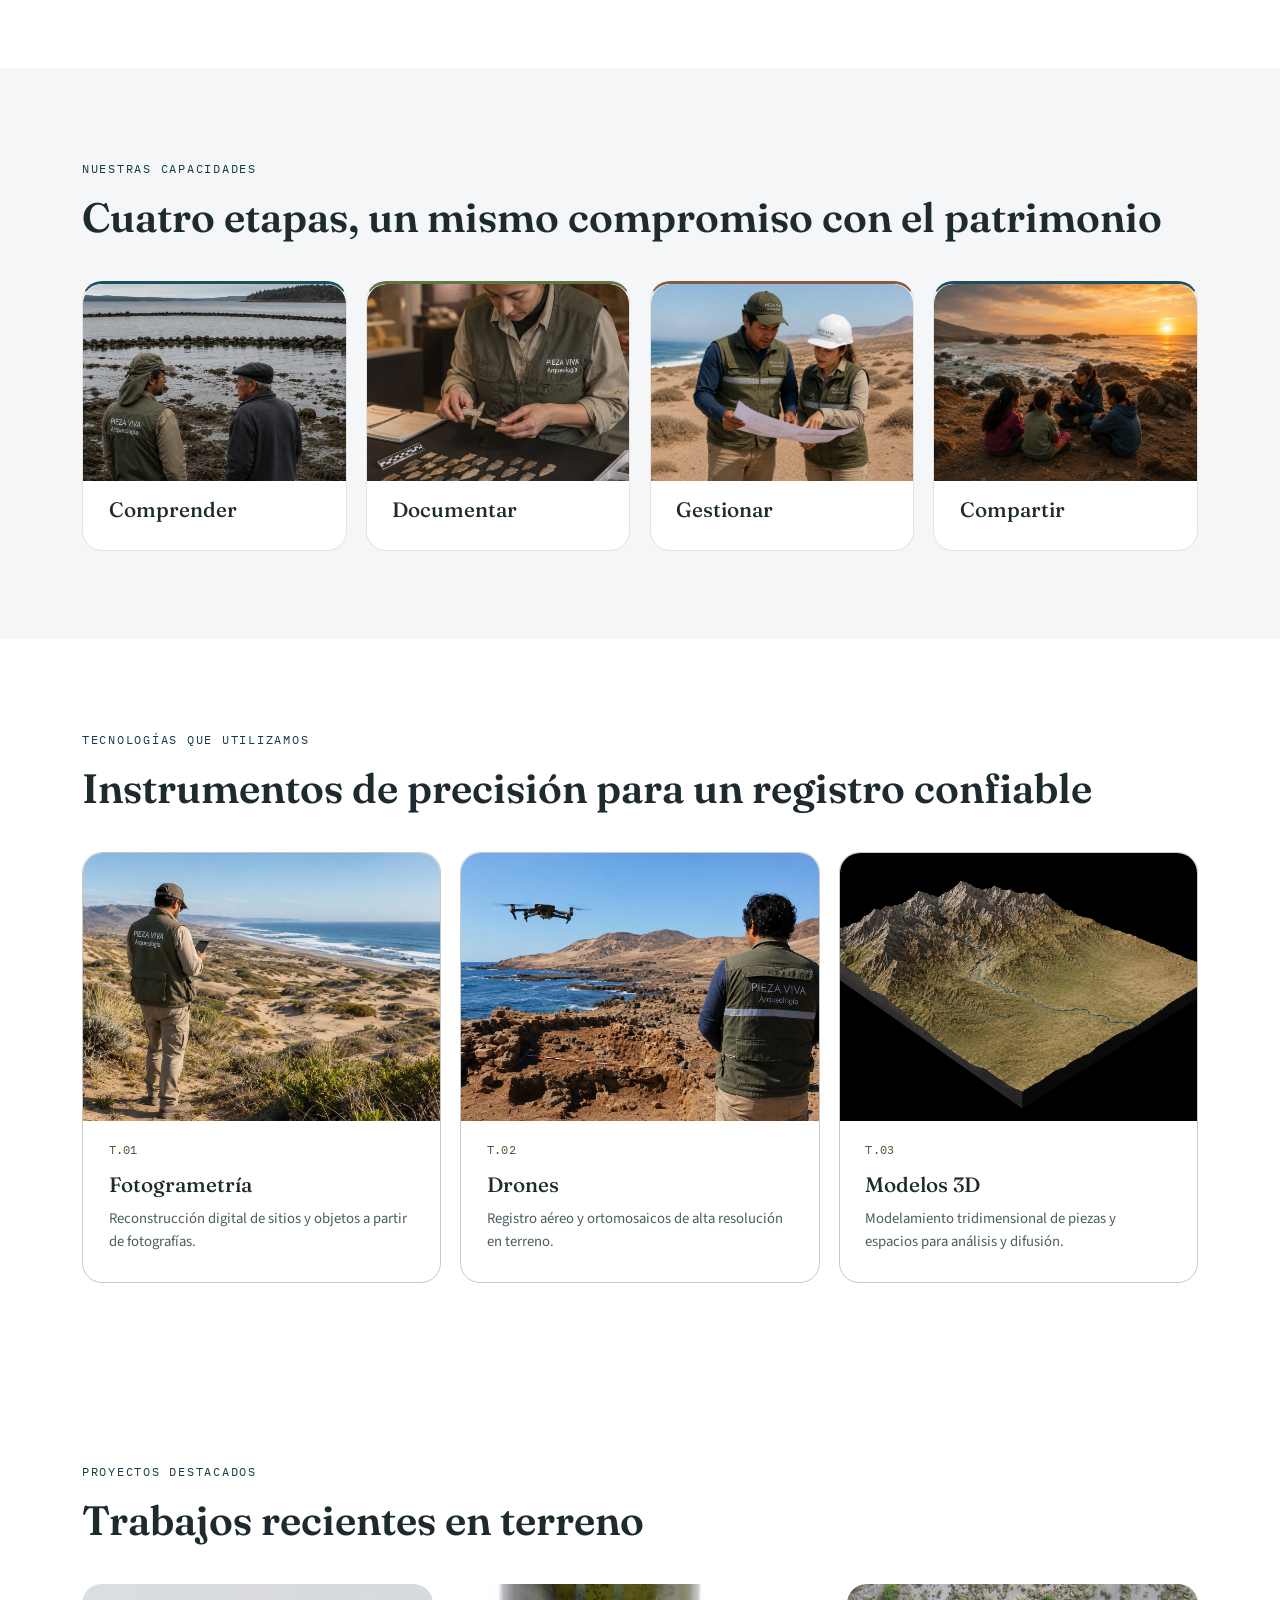
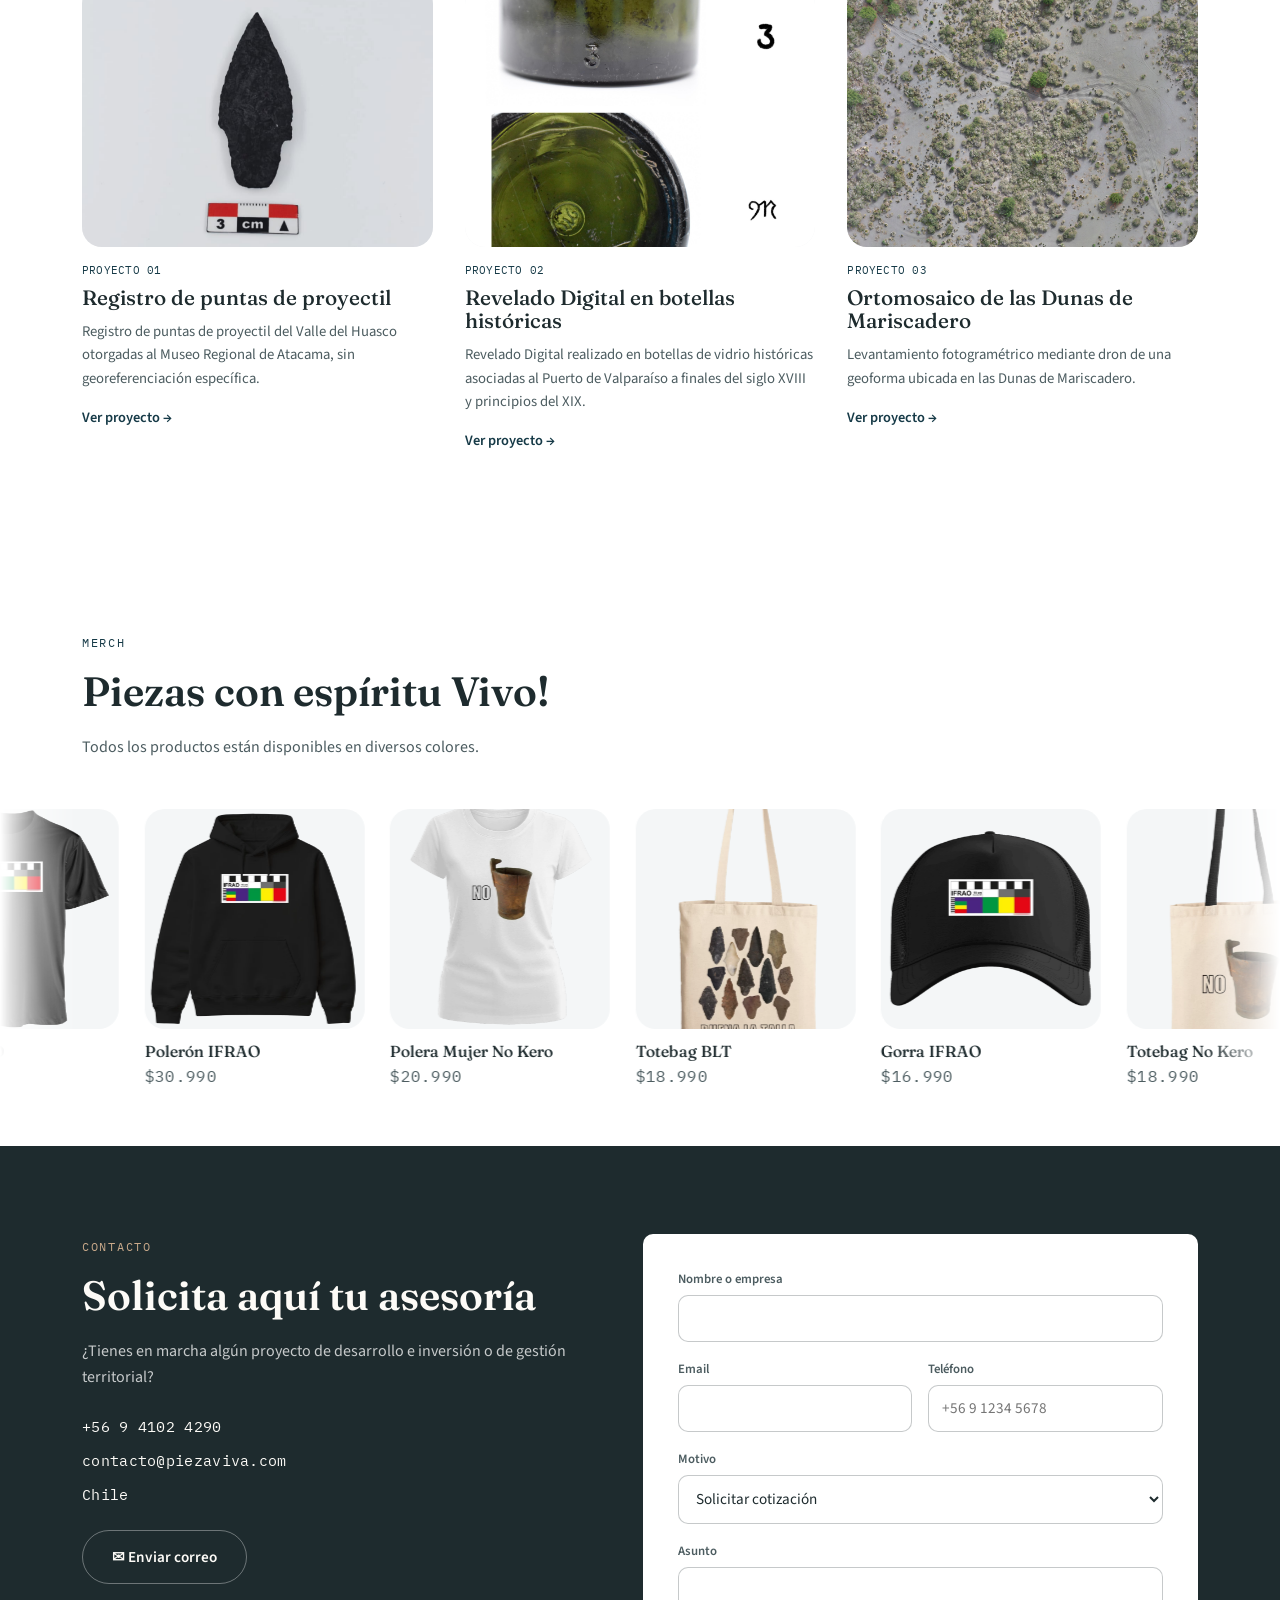
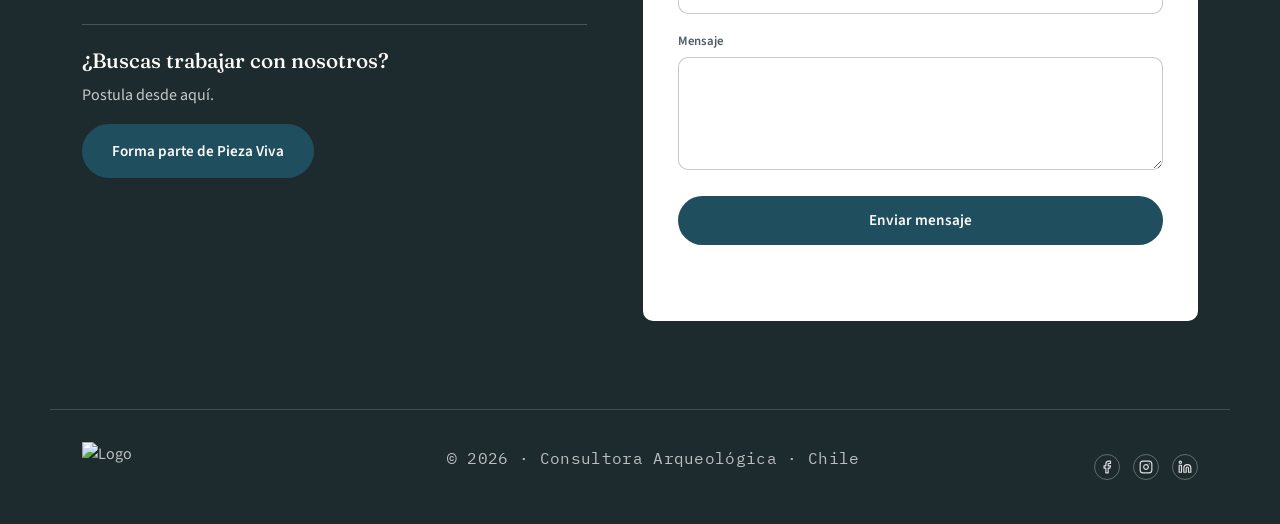
==== commit 8a2a5420: "Update: cambios en los favicons, redirecciones y links, entre otros." ====
--- a/client/index.html
+++ b/client/index.html
@@ -6,8 +6,8 @@
 <script src="js/theme.js"></script>
 <title>Pieza Viva | Consultora Arqueológica</title>
 <meta name="description" content="Consultora arqueológica: comprendemos, documentamos, gestionamos y compartimos el patrimonio.">
-<link rel="shortcut icon" href="icono.ico" type="image/x-icon">
-<link rel="icon" href="icono.ico" sizes="any">
+<link rel="shortcut icon" href="favicon.ico" type="image/x-icon">
+<link rel="icon" href="favicon.ico" sizes="any">
 <link rel="icon" href="favicon-32x32.png" type="image/png" sizes="32x32">
 <link rel="icon" href="favicon-16x16.png" type="image/png" sizes="16x16">
 <link rel="apple-touch-icon" href="apple-touch-icon.png">
@@ -23,7 +23,7 @@
   <div class="header-inner">
     <a href="#inicio" class="logo">
       <img
-            src="images/piezaviva2.jpeg"
+            src="images/piezaviva3.png"
             alt="Logo"
             width="110"
             height="40"
@@ -99,7 +99,7 @@
 Porque cada objeto cuenta una historia.
 Y toda historia merece ser contada.
 </p>
-    <a href="historia.html" class="btn btn-primary">Conoce nuestra historia</a>
+    <a href="/historia" class="btn btn-primary">Conoce nuestra historia</a>
   </div>
 </section>
 
@@ -193,7 +193,7 @@
         <div class="tech-photo">
           <img src="images/tecnologia-modelos-3d.png" alt="Modelo 3D de una pieza arqueológica" loading="lazy">
         </div>
-        <span class="tech-num mono">T.04</span>
+        <span class="tech-num mono">T.03</span>
         <h3>Modelos 3D</h3>
         <p>Modelamiento tridimensional de piezas y espacios para análisis y difusión.</p>
       </div>
@@ -215,7 +215,7 @@
         <span class="mono project-tag">PROYECTO 01</span>
         <h3>Registro de puntas de proyectil</h3>
         <p>Registro de puntas de proyectil del Valle del Huasco otorgadas al Museo Regional de Atacama, sin georeferenciación específica.</p>
-        <a href="proyecto-01.html" class="link-more">Ver proyecto →</a>
+        <a href="/proyecto-01" class="link-more">Ver proyecto →</a>
       </article>
       <article class="project-card reveal">
         <div class="project-photo">
@@ -224,7 +224,7 @@
         <span class="mono project-tag">PROYECTO 02</span>
         <h3>Revelado Digital en botellas históricas</h3>
         <p> Revelado Digital realizado en botellas de vidrio históricas asociadas al Puerto de Valparaíso a finales del siglo XVIII y principios del XIX.</p>
-        <a href="proyecto-02.html" class="link-more">Ver proyecto →</a>
+        <a href="/proyecto-02" class="link-more">Ver proyecto →</a>
       </article>
       <article class="project-card reveal">
         <div class="project-photo">
@@ -233,7 +233,7 @@
         <span class="mono project-tag">PROYECTO 03</span>
         <h3>Ortomosaico de las Dunas de Mariscadero</h3>
         <p>Levantamiento fotogramétrico mediante dron de una geoforma ubicada en las Dunas de Mariscadero.</p>
-        <a href="proyecto-03.html" class="link-more">Ver proyecto →</a>
+        <a href="/proyecto-03" class="link-more">Ver proyecto →</a>
       </article>
     </div>
   </div>
@@ -350,7 +350,7 @@
       <div class="work-with-us">
         <h3>¿Buscas trabajar con nosotros?</h3>
         <p>Postula desde aquí.</p>
-        <a href="postulaciones.html" class="btn btn-primary">Forma parte de Pieza Viva</a>
+        <a href="/postulaciones" class="btn btn-primary">Forma parte de Pieza Viva</a>
       </div>
     </div>
     <form class="contact-form" id="contactForm" action="server/form/contacto.php" method="POST" novalidate>
@@ -398,7 +398,7 @@
 <footer class="site-footer">
   <div class="section-inner footer-inner">
     <img
-            src="images/piezaviva2.jpeg"
+            src="images/piezaviva3.png"
             alt="Logo"
             width="130"
             height="50"
--- a/client/css/styles.css
+++ b/client/css/styles.css
@@ -319,6 +319,10 @@
   box-shadow: 0 16px 34px rgba(0, 0, 0, 0.18);
   z-index: 5;
 }
+.capacity-card.is-active {
+  box-shadow: 0 12px 28px rgba(0, 0, 0, 0.16);
+  z-index: 5;
+}
 .capacity-card h3 { margin: 1.1rem 0 0; }
 
 .capacity-visual {
@@ -353,11 +357,13 @@
   margin: 0;
   font-size: 0.92rem;
 }
-.capacity-card:hover .capacity-photo img {
+.capacity-card:hover .capacity-photo img,
+.capacity-card.is-active .capacity-photo img {
   opacity: 0;
   transform: scale(1.04);
 }
-.capacity-card:hover .capacity-desc {
+.capacity-card:hover .capacity-desc,
+.capacity-card.is-active .capacity-desc {
   opacity: 1;
   transform: translateY(0);
 }
@@ -459,16 +465,14 @@
   width: max-content;
   gap: 1.6rem;
   padding: 0 2rem;
-  animation: merch-scroll 30s linear infinite;
-}
-.merch-carousel:hover .merch-track,
-.merch-carousel:focus-within .merch-track {
-  animation-play-state: paused;
-}
-@keyframes merch-scroll {
-  from { transform: translateX(0); }
-  to { transform: translateX(-50%); }
-}
+  /* El movimiento ahora lo controla JS (ver script.js), para poder
+     tanto animar solo como responder al arrastre táctil/mouse. */
+  touch-action: pan-y;
+  cursor: grab;
+  will-change: transform;
+}
+.merch-track.is-dragging { cursor: grabbing; }
+.merch-card { -webkit-user-drag: none; user-select: none; }
 
 .merch-card {
   flex: 0 0 220px;
@@ -745,7 +749,7 @@
   .capacity-card { padding: 1.6rem 1.4rem; }
 
   .merch-card { flex: 0 0 160px; width: 160px; }
-  .merch-track { animation-duration: 30s; gap: 1.1rem; }
+  .merch-track { gap: 1.1rem; }
   .capacity-card h3 { font-size: 1.3rem; }
   .capacity-card p { font-size: 0.92rem; }
 
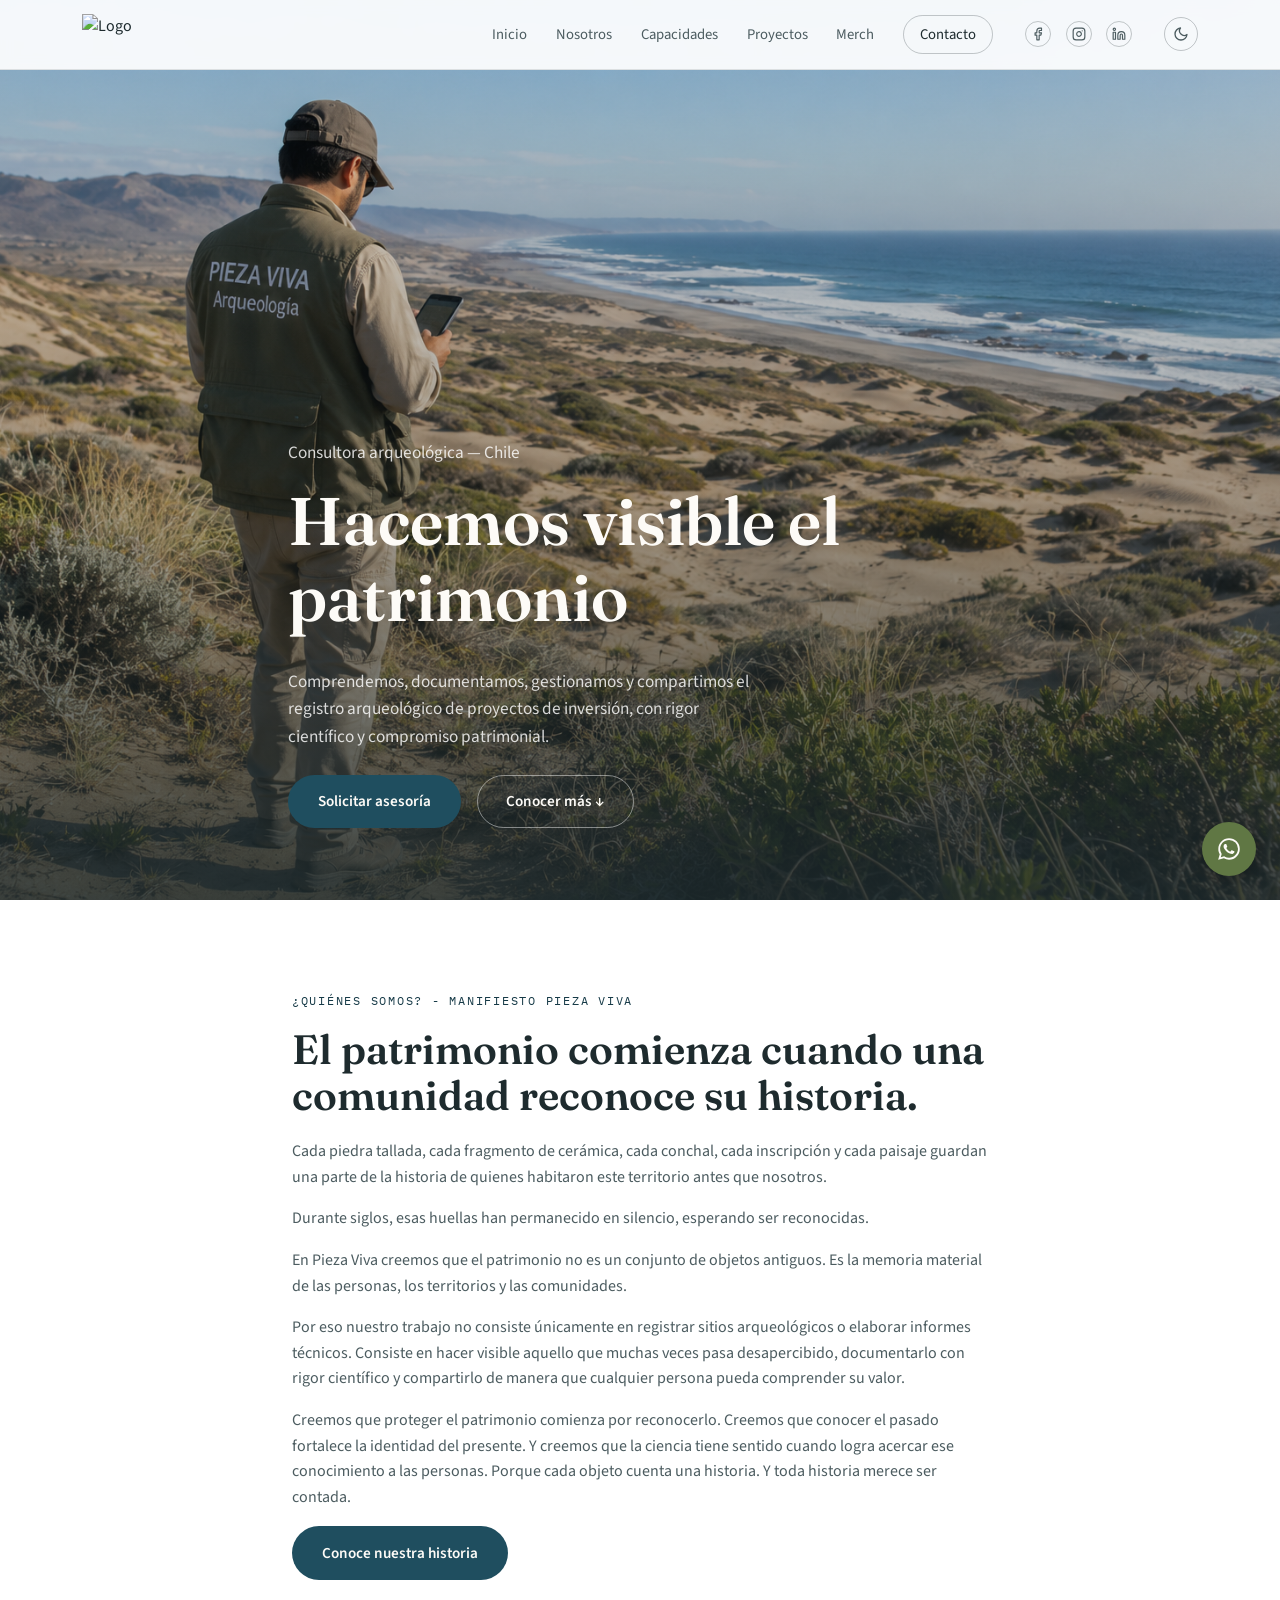
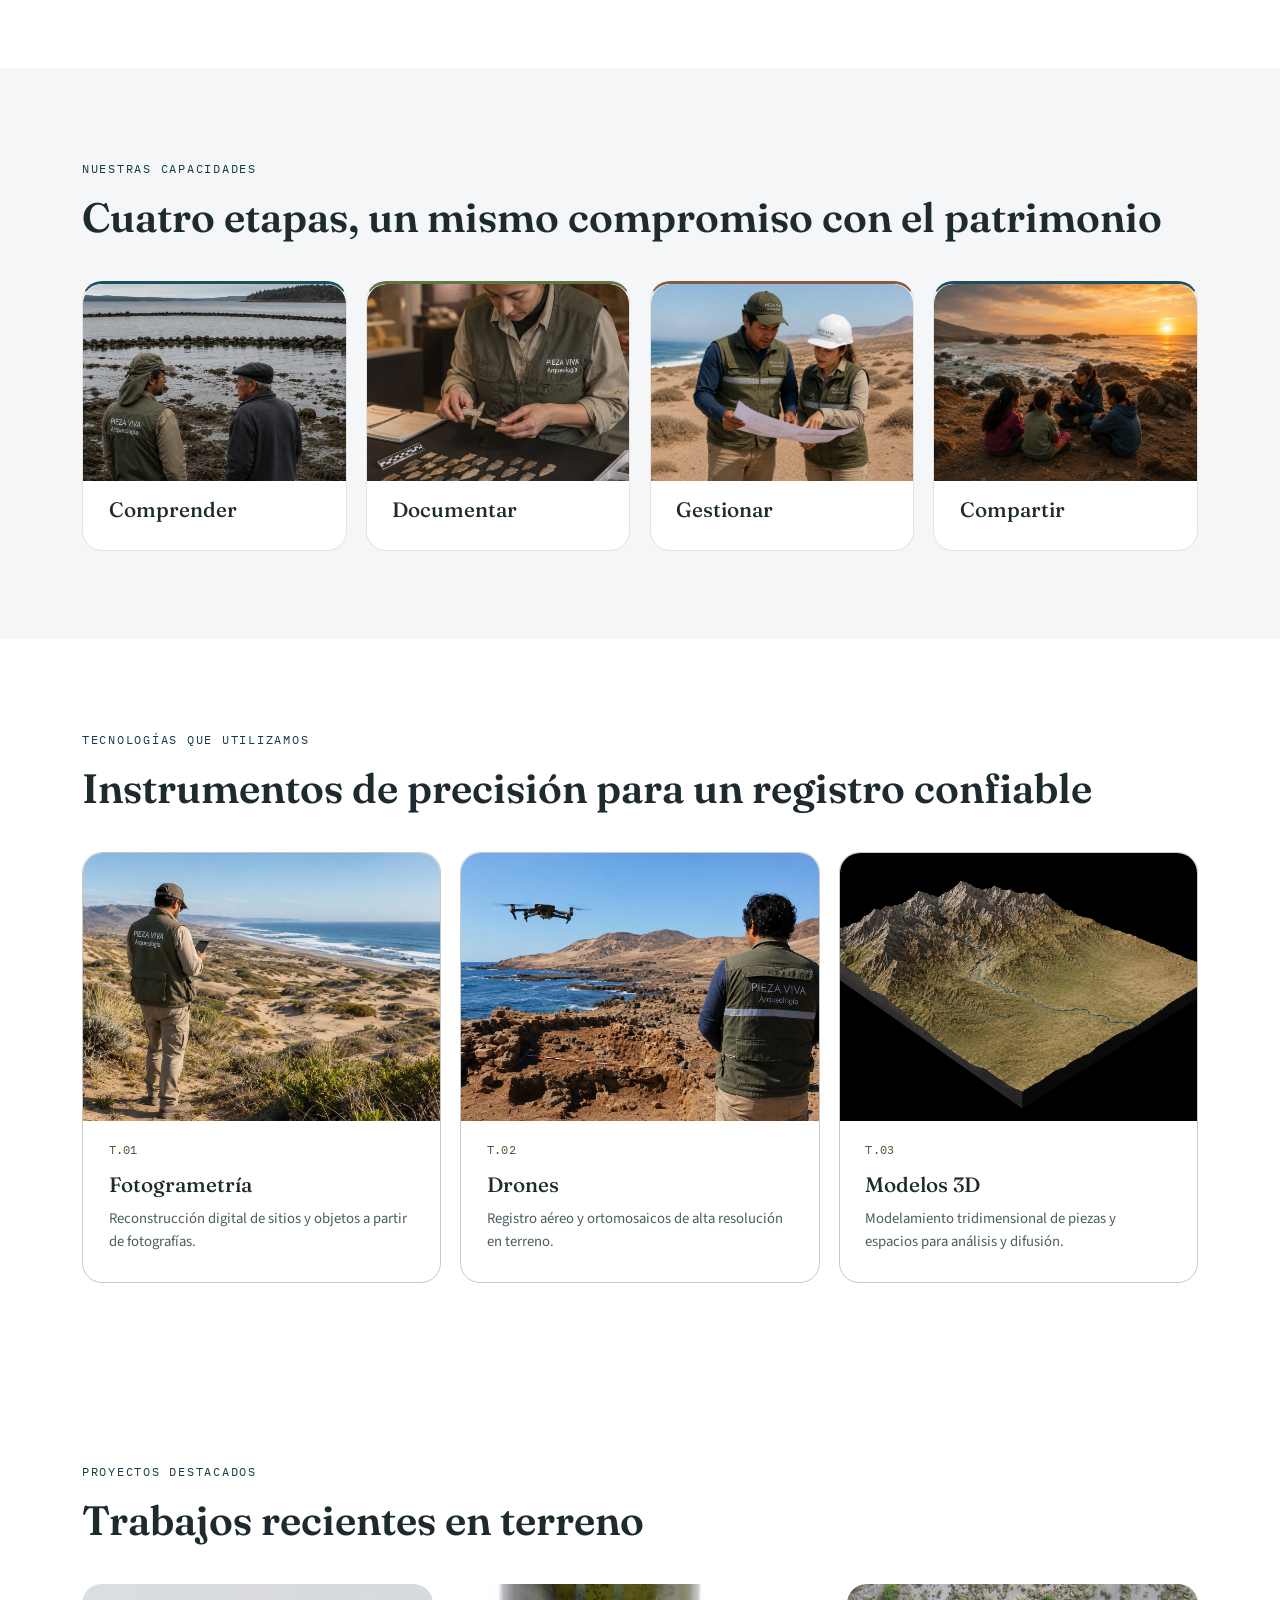
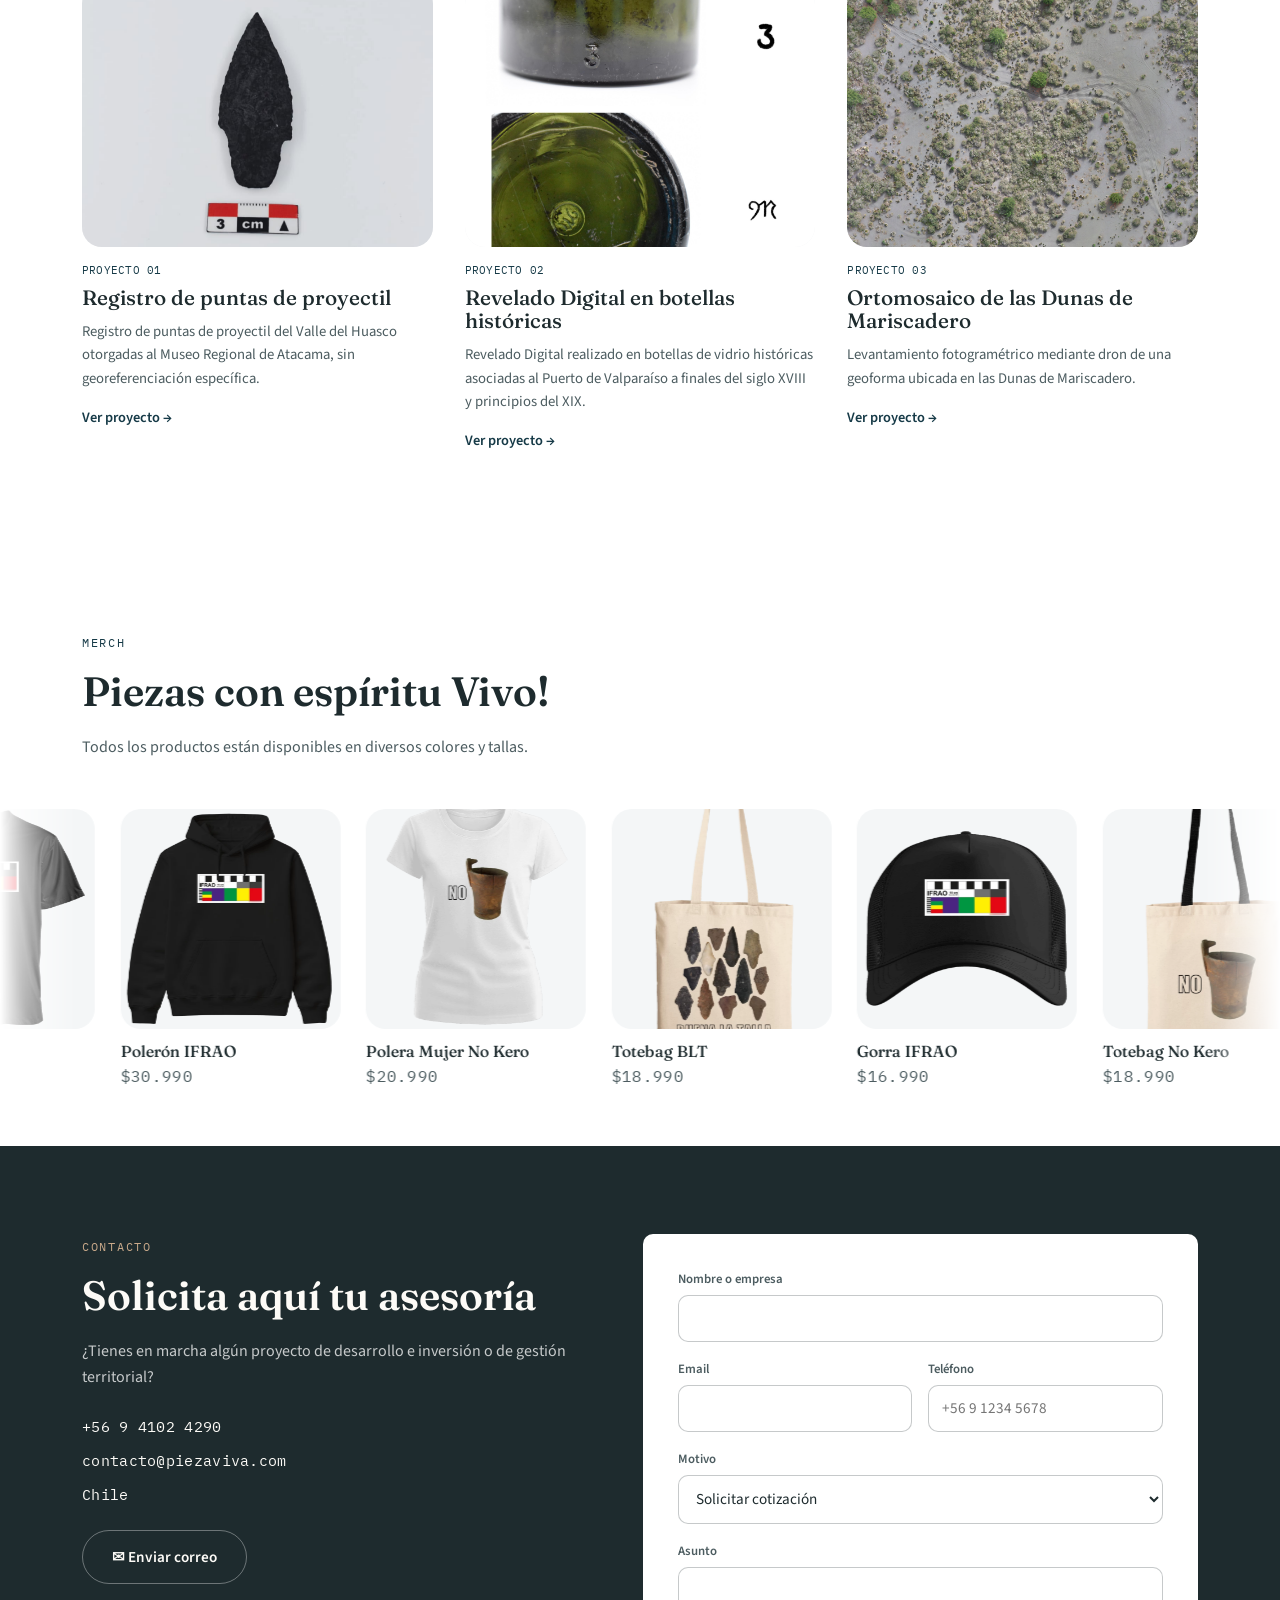
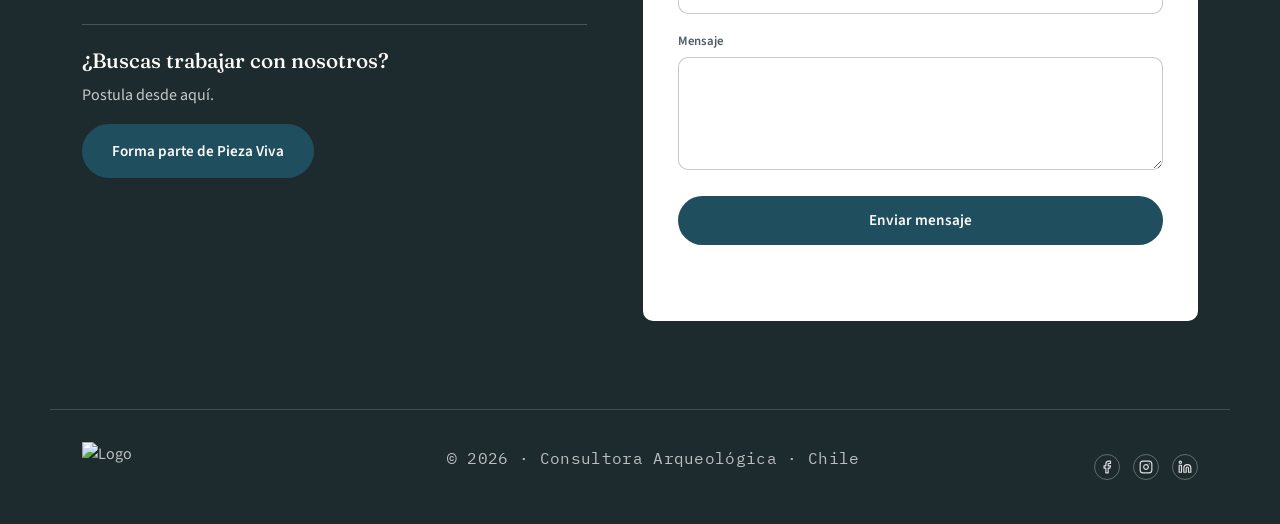
==== commit 42db3288: "Update: cambios en formularios para que llegue el mensaje por email. Add: 2 nuevos productos a merch" ====
--- a/client/index.html
+++ b/client/index.html
@@ -282,7 +282,7 @@
   <div class="section-inner merch-header">
     <p class="eyebrow mono">Merch</p>
     <h2>Piezas con espíritu Vivo!</h2>
-    <p>Todos los productos están disponibles en diversos colores.</p>
+    <p>Todos los productos están disponibles en diversos colores y tallas.</p>
   </div>
 
   <div class="merch-carousel">
@@ -320,6 +320,16 @@
       <a class="merch-card" href="https://www.piezaviva.tee.cl/producto/1434-poleron-canguro-basico-poleron-blt" target="_blank" rel="noopener noreferrer">
         <div class="merch-photo"><img src="images/productos/poleron-blt.webp" alt="Producto merch 7" loading="lazy"></div>
         <h3>Polerón BLT</h3>
+        <p class="merch-price mono">$30.990</p>
+      </a>
+      <a class="merch-card" href="https://www.piezaviva.tee.cl/producto/1577-polera-chalinga" target="_blank" rel="noopener noreferrer">
+        <div class="merch-photo"><img src="images/productos/polera-chalinga-reverso.webp" alt="Producto merch 8" loading="lazy"></div>
+        <h3>Polera Chalinga</h3>
+        <p class="merch-price mono">$26.490</p>
+      </a>
+      <a class="merch-card" href="https://www.piezaviva.tee.cl/producto/1576-poleron-canguro-basico-poleron-gigante" target="_blank" rel="noopener noreferrer">
+        <div class="merch-photo"><img src="images/productos/poleron-gigante.webp" alt="Producto merch 9" loading="lazy"></div>
+        <h3>Polerón GIGANTE</h3>
         <p class="merch-price mono">$30.990</p>
       </a>
 </section>
